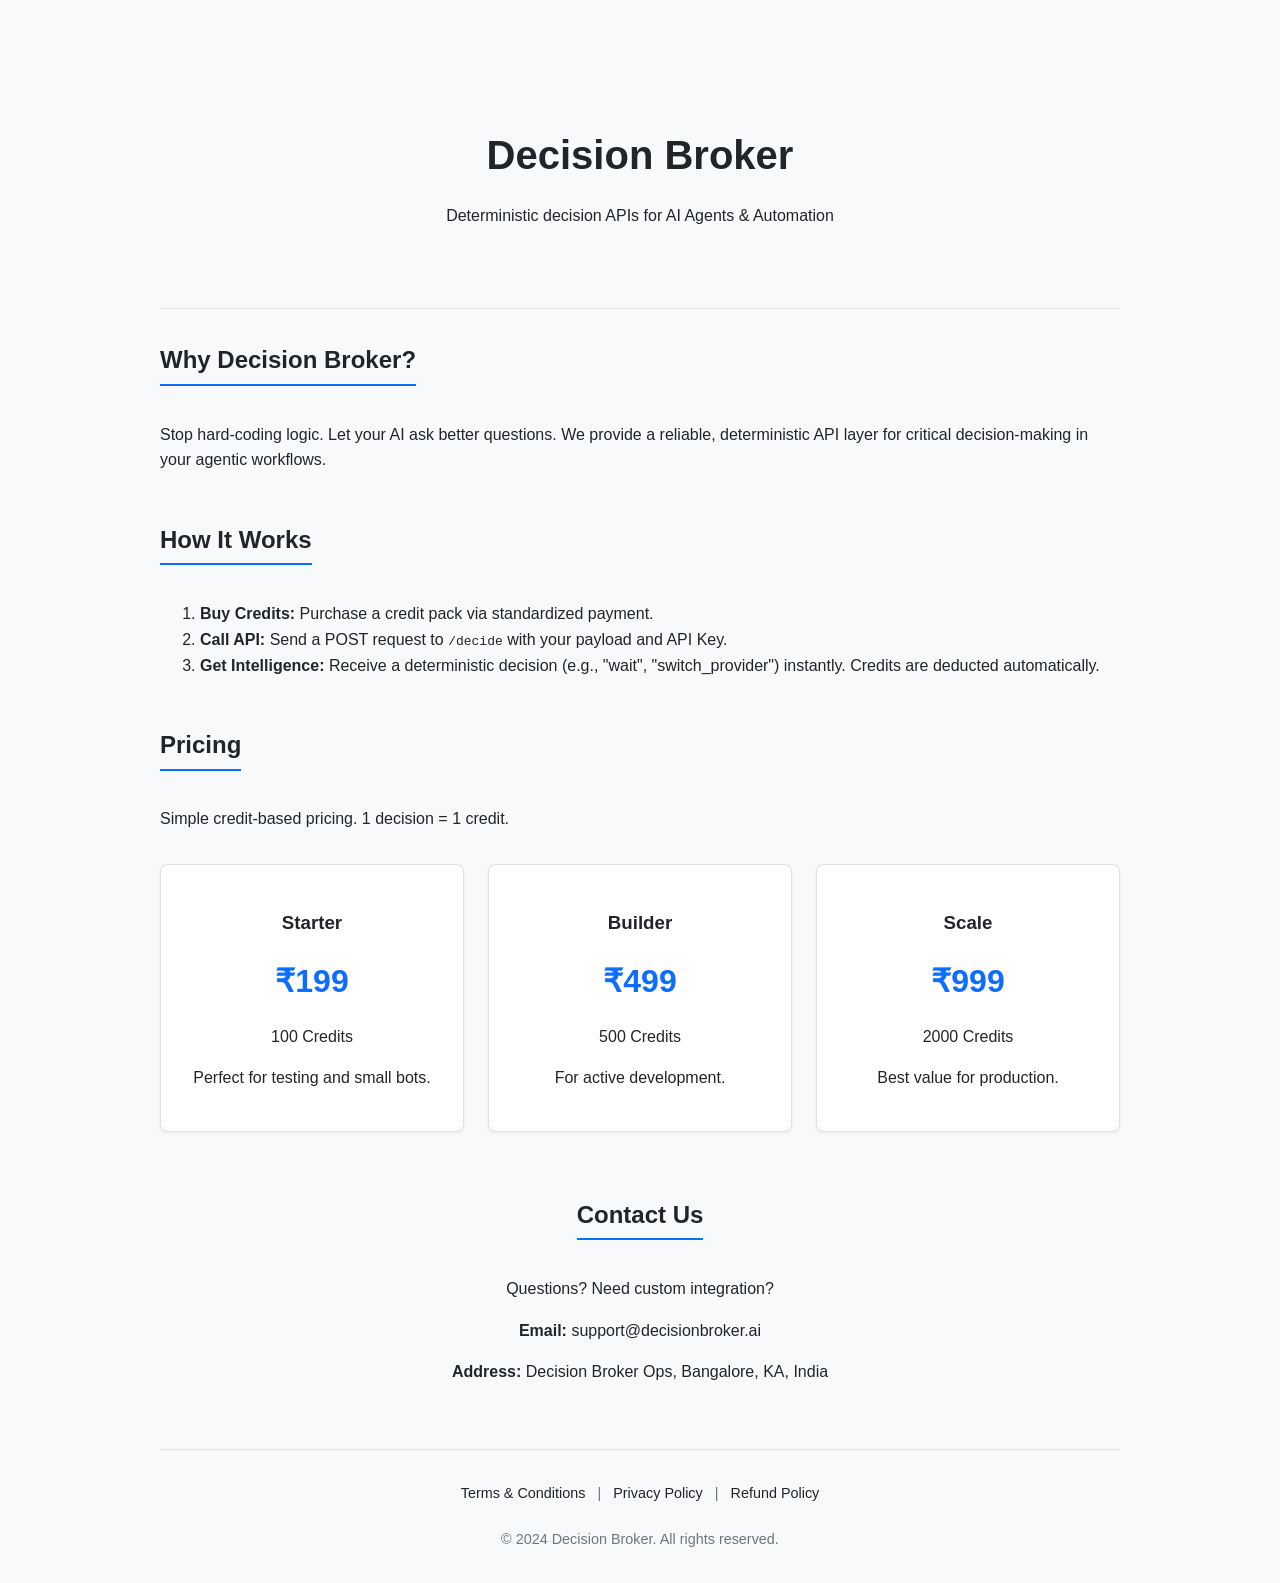
==== docs/index.html @ 3b28310a "Decision Broker Release: Ready for Razorpay Verification" ====
<!DOCTYPE html>
<html lang="en">

<head>
    <meta charset="UTF-8">
    <meta name="viewport" content="width=device-width, initial-scale=1.0">
    <title>Decision Broker | Deterministic APIs for AI</title>
    <link rel="stylesheet" href="styles.css">
</head>

<body>
    <div class="container">
        <header>
            <h1>Decision Broker</h1>
            <p class="subtitle">Deterministic decision APIs for AI Agents & Automation</p>
        </header>

        <section id="features">
            <h2>Why Decision Broker?</h2>
            <p>
                Stop hard-coding logic. Let your AI ask better questions.
                We provide a reliable, deterministic API layer for critical decision-making in your agentic workflows.
            </p>
        </section>

        <section id="how-it-works">
            <h2>How It Works</h2>
            <ol>
                <li><strong>Buy Credits:</strong> Purchase a credit pack via standardized payment.</li>
                <li><strong>Call API:</strong> Send a POST request to <code>/decide</code> with your payload and API
                    Key.</li>
                <li><strong>Get Intelligence:</strong> Receive a deterministic decision (e.g., "wait",
                    "switch_provider") instantly. Credits are deducted automatically.</li>
            </ol>
        </section>

        <section id="pricing">
            <h2>Pricing</h2>
            <p>Simple credit-based pricing. 1 decision = 1 credit.</p>

            <div class="pricing-grid">
                <div class="card">
                    <h3>Starter</h3>
                    <div class="price">₹199</div>
                    <div class="credits">100 Credits</div>
                    <p>Perfect for testing and small bots.</p>
                </div>
                <div class="card">
                    <h3>Builder</h3>
                    <div class="price">₹499</div>
                    <div class="credits">500 Credits</div>
                    <p>For active development.</p>
                </div>
                <div class="card">
                    <h3>Scale</h3>
                    <div class="price">₹999</div>
                    <div class="credits">2000 Credits</div>
                    <p>Best value for production.</p>
                </div>
            </div>
        </section>

        <section class="contact-info">
            <h2>Contact Us</h2>
            <p>Questions? Need custom integration?</p>
            <p><strong>Email:</strong> support@decisionbroker.ai</p>
            <p><strong>Address:</strong> Decision Broker Ops, Bangalore, KA, India</p>
        </section>

        <footer>
            <a href="legal.html">Terms & Conditions</a> |
            <a href="legal.html">Privacy Policy</a> |
            <a href="legal.html">Refund Policy</a>
            <br><br>
            &copy; 2024 Decision Broker. All rights reserved.
        </footer>
    </div>
</body>

</html>
---- docs/styles.css ----
:root {
    --bg-color: #f8f9fa;
    --text-color: #212529;
    --primary-color: #0d6efd;
    --accent-color: #0b5ed7;
    --border-color: #dee2e6;
}

body {
    font-family: -apple-system, BlinkMacSystemFont, "Segoe UI", Roboto, "Helvetica Neue", Arial, sans-serif;
    line-height: 1.6;
    color: var(--text-color);
    background-color: var(--bg-color);
    margin: 0;
    padding: 0;
}

.container {
    max-width: 960px;
    margin: 0 auto;
    padding: 2rem 1rem;
}

header {
    text-align: center;
    padding: 4rem 0;
    border-bottom: 1px solid var(--border-color);
}

h1 {
    font-size: 2.5rem;
    margin-bottom: 0.5rem;
}

h2 {
    margin-top: 2rem;
    border-bottom: 2px solid var(--primary-color);
    display: inline-block;
    padding-bottom: 0.25rem;
}

.pricing-grid {
    display: grid;
    grid-template-columns: repeat(auto-fit, minmax(280px, 1fr));
    gap: 1.5rem;
    margin-top: 2rem;
}

.card {
    background: white;
    border: 1px solid var(--border-color);
    border-radius: 8px;
    padding: 1.5rem;
    text-align: center;
    transition: transform 0.2s;
    box-shadow: 0 2px 4px rgba(0,0,0,0.05);
}

.card:hover {
    transform: translateY(-5px);
    box-shadow: 0 4px 8px rgba(0,0,0,0.1);
}

.price {
    font-size: 2rem;
    font-weight: bold;
    color: var(--primary-color);
    margin: 1rem 0;
}

.credits {
    font-weight: 500;
    margin-bottom: 1rem;
}

footer {
    margin-top: 4rem;
    text-align: center;
    font-size: 0.9rem;
    color: #6c757d;
    border-top: 1px solid var(--border-color);
    padding-top: 2rem;
}

footer a {
    color: var(--text-color);
    margin: 0 0.5rem;
    text-decoration: none;
}

footer a:hover {
    text-decoration: underline;
}

.legal-section {
    background: white;
    padding: 2rem;
    border-radius: 8px;
    margin-top: 1rem;
    border: 1px solid var(--border-color);
}

.contact-info {
    text-align: center;
    margin: 2rem 0;
}
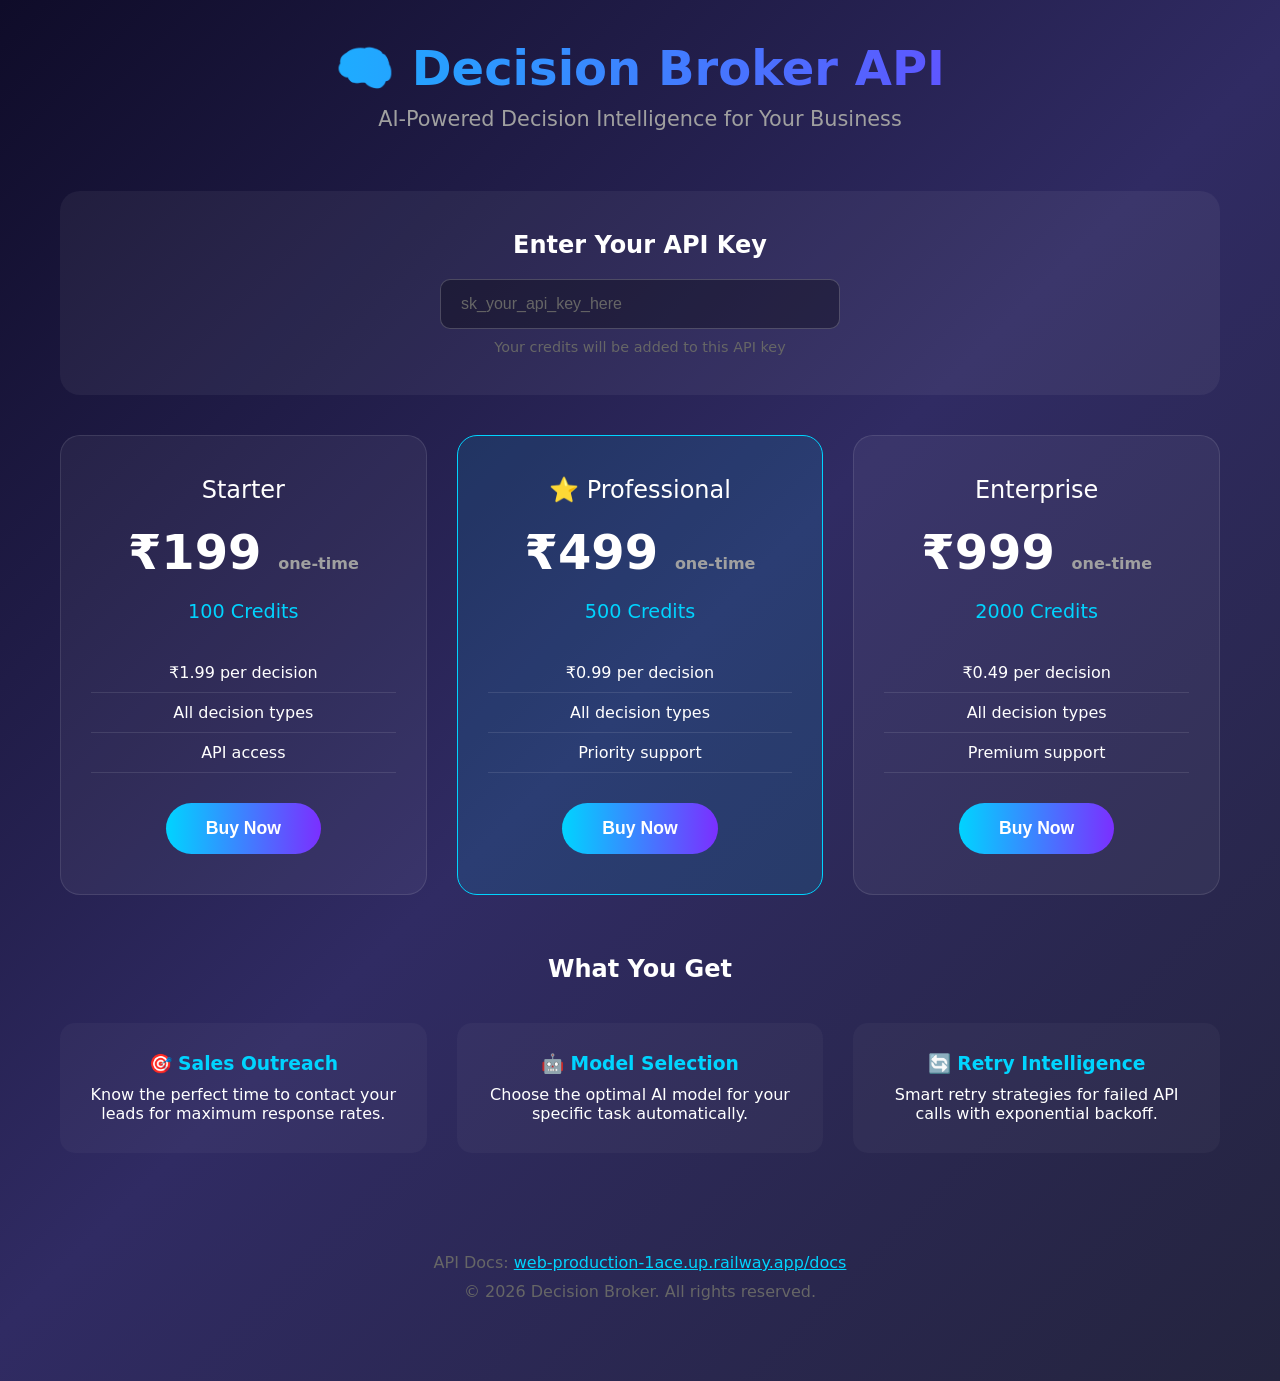
==== commit ecfe1c1d: "Add payment landing page with Razorpay integration" ====
--- a/docs/index.html
+++ b/docs/index.html
@@ -1,80 +1,201 @@
 <!DOCTYPE html>
 <html lang="en">
-
 <head>
     <meta charset="UTF-8">
     <meta name="viewport" content="width=device-width, initial-scale=1.0">
-    <title>Decision Broker | Deterministic APIs for AI</title>
-    <link rel="stylesheet" href="styles.css">
+    <title>Decision Broker API - Buy Credits</title>
+    <script src="https://checkout.razorpay.com/v1/checkout.js"></script>
+    <style>
+        * { margin: 0; padding: 0; box-sizing: border-box; }
+        body {
+            font-family: 'Segoe UI', system-ui, sans-serif;
+            background: linear-gradient(135deg, #0f0c29 0%, #302b63 50%, #24243e 100%);
+            min-height: 100vh;
+            color: #fff;
+        }
+        .container { max-width: 1200px; margin: 0 auto; padding: 40px 20px; }
+        
+        header { text-align: center; margin-bottom: 60px; }
+        h1 { font-size: 3rem; margin-bottom: 10px; background: linear-gradient(90deg, #00d4ff, #7b2fff); -webkit-background-clip: text; -webkit-text-fill-color: transparent; }
+        .tagline { font-size: 1.3rem; color: #a0a0a0; }
+        
+        .pricing { display: grid; grid-template-columns: repeat(auto-fit, minmax(280px, 1fr)); gap: 30px; margin-bottom: 60px; }
+        .plan {
+            background: rgba(255,255,255,0.05);
+            border: 1px solid rgba(255,255,255,0.1);
+            border-radius: 20px;
+            padding: 40px 30px;
+            text-align: center;
+            transition: transform 0.3s, box-shadow 0.3s;
+        }
+        .plan:hover { transform: translateY(-10px); box-shadow: 0 20px 40px rgba(0,212,255,0.2); }
+        .plan.popular { border-color: #00d4ff; background: rgba(0,212,255,0.1); }
+        .plan-name { font-size: 1.5rem; margin-bottom: 10px; }
+        .plan-price { font-size: 3rem; font-weight: bold; margin: 20px 0; }
+        .plan-price span { font-size: 1rem; color: #a0a0a0; }
+        .plan-credits { font-size: 1.2rem; color: #00d4ff; margin-bottom: 30px; }
+        .plan-features { list-style: none; margin-bottom: 30px; }
+        .plan-features li { padding: 10px 0; border-bottom: 1px solid rgba(255,255,255,0.1); }
+        
+        .btn {
+            display: inline-block;
+            padding: 15px 40px;
+            background: linear-gradient(90deg, #00d4ff, #7b2fff);
+            border: none;
+            border-radius: 30px;
+            color: #fff;
+            font-size: 1.1rem;
+            font-weight: bold;
+            cursor: pointer;
+            transition: transform 0.3s, box-shadow 0.3s;
+        }
+        .btn:hover { transform: scale(1.05); box-shadow: 0 10px 30px rgba(0,212,255,0.4); }
+        
+        .api-key-section {
+            background: rgba(255,255,255,0.05);
+            border-radius: 20px;
+            padding: 40px;
+            text-align: center;
+            margin-bottom: 40px;
+        }
+        .api-key-section h2 { margin-bottom: 20px; }
+        .api-key-input {
+            width: 100%;
+            max-width: 400px;
+            padding: 15px 20px;
+            border: 1px solid rgba(255,255,255,0.2);
+            border-radius: 10px;
+            background: rgba(0,0,0,0.3);
+            color: #fff;
+            font-size: 1rem;
+            margin-bottom: 10px;
+        }
+        .api-key-input::placeholder { color: #666; }
+        
+        .features { text-align: center; margin-bottom: 60px; }
+        .features h2 { margin-bottom: 40px; }
+        .feature-grid { display: grid; grid-template-columns: repeat(auto-fit, minmax(250px, 1fr)); gap: 30px; }
+        .feature {
+            background: rgba(255,255,255,0.03);
+            padding: 30px;
+            border-radius: 15px;
+        }
+        .feature h3 { color: #00d4ff; margin-bottom: 10px; }
+        
+        footer { text-align: center; padding: 40px; color: #666; }
+    </style>
 </head>
-
 <body>
     <div class="container">
         <header>
-            <h1>Decision Broker</h1>
-            <p class="subtitle">Deterministic decision APIs for AI Agents & Automation</p>
+            <h1>🧠 Decision Broker API</h1>
+            <p class="tagline">AI-Powered Decision Intelligence for Your Business</p>
         </header>
 
-        <section id="features">
-            <h2>Why Decision Broker?</h2>
-            <p>
-                Stop hard-coding logic. Let your AI ask better questions.
-                We provide a reliable, deterministic API layer for critical decision-making in your agentic workflows.
-            </p>
-        </section>
-
-        <section id="how-it-works">
-            <h2>How It Works</h2>
-            <ol>
-                <li><strong>Buy Credits:</strong> Purchase a credit pack via standardized payment.</li>
-                <li><strong>Call API:</strong> Send a POST request to <code>/decide</code> with your payload and API
-                    Key.</li>
-                <li><strong>Get Intelligence:</strong> Receive a deterministic decision (e.g., "wait",
-                    "switch_provider") instantly. Credits are deducted automatically.</li>
-            </ol>
-        </section>
-
-        <section id="pricing">
-            <h2>Pricing</h2>
-            <p>Simple credit-based pricing. 1 decision = 1 credit.</p>
-
-            <div class="pricing-grid">
-                <div class="card">
-                    <h3>Starter</h3>
-                    <div class="price">₹199</div>
-                    <div class="credits">100 Credits</div>
-                    <p>Perfect for testing and small bots.</p>
+        <div class="api-key-section">
+            <h2>Enter Your API Key</h2>
+            <input type="text" id="apiKey" class="api-key-input" placeholder="sk_your_api_key_here">
+            <p style="color: #666; font-size: 0.9rem;">Your credits will be added to this API key</p>
+        </div>
+
+        <div class="pricing">
+            <div class="plan">
+                <div class="plan-name">Starter</div>
+                <div class="plan-price">₹199 <span>one-time</span></div>
+                <div class="plan-credits">100 Credits</div>
+                <ul class="plan-features">
+                    <li>₹1.99 per decision</li>
+                    <li>All decision types</li>
+                    <li>API access</li>
+                </ul>
+                <button class="btn" onclick="pay(19900, 100)">Buy Now</button>
+            </div>
+
+            <div class="plan popular">
+                <div class="plan-name">⭐ Professional</div>
+                <div class="plan-price">₹499 <span>one-time</span></div>
+                <div class="plan-credits">500 Credits</div>
+                <ul class="plan-features">
+                    <li>₹0.99 per decision</li>
+                    <li>All decision types</li>
+                    <li>Priority support</li>
+                </ul>
+                <button class="btn" onclick="pay(49900, 500)">Buy Now</button>
+            </div>
+
+            <div class="plan">
+                <div class="plan-name">Enterprise</div>
+                <div class="plan-price">₹999 <span>one-time</span></div>
+                <div class="plan-credits">2000 Credits</div>
+                <ul class="plan-features">
+                    <li>₹0.49 per decision</li>
+                    <li>All decision types</li>
+                    <li>Premium support</li>
+                </ul>
+                <button class="btn" onclick="pay(99900, 2000)">Buy Now</button>
+            </div>
+        </div>
+
+        <div class="features">
+            <h2>What You Get</h2>
+            <div class="feature-grid">
+                <div class="feature">
+                    <h3>🎯 Sales Outreach</h3>
+                    <p>Know the perfect time to contact your leads for maximum response rates.</p>
                 </div>
-                <div class="card">
-                    <h3>Builder</h3>
-                    <div class="price">₹499</div>
-                    <div class="credits">500 Credits</div>
-                    <p>For active development.</p>
+                <div class="feature">
+                    <h3>🤖 Model Selection</h3>
+                    <p>Choose the optimal AI model for your specific task automatically.</p>
                 </div>
-                <div class="card">
-                    <h3>Scale</h3>
-                    <div class="price">₹999</div>
-                    <div class="credits">2000 Credits</div>
-                    <p>Best value for production.</p>
+                <div class="feature">
+                    <h3>🔄 Retry Intelligence</h3>
+                    <p>Smart retry strategies for failed API calls with exponential backoff.</p>
                 </div>
             </div>
-        </section>
-
-        <section class="contact-info">
-            <h2>Contact Us</h2>
-            <p>Questions? Need custom integration?</p>
-            <p><strong>Email:</strong> support@decisionbroker.ai</p>
-            <p><strong>Address:</strong> Decision Broker Ops, Bangalore, KA, India</p>
-        </section>
+        </div>
 
         <footer>
-            <a href="legal.html">Terms & Conditions</a> |
-            <a href="legal.html">Privacy Policy</a> |
-            <a href="legal.html">Refund Policy</a>
-            <br><br>
-            &copy; 2024 Decision Broker. All rights reserved.
+            <p>API Docs: <a href="https://web-production-1ace.up.railway.app/docs" style="color: #00d4ff;">web-production-1ace.up.railway.app/docs</a></p>
+            <p style="margin-top: 10px;">© 2026 Decision Broker. All rights reserved.</p>
         </footer>
     </div>
+
+    <script>
+        // Replace with your live Razorpay key
+        const RAZORPAY_KEY = 'rzp_live_XXXXXXXX'; // TODO: Replace with your key
+        
+        function pay(amount, credits) {
+            const apiKey = document.getElementById('apiKey').value.trim();
+            
+            if (!apiKey) {
+                alert('Please enter your API key first!');
+                return;
+            }
+            
+            const options = {
+                key: RAZORPAY_KEY,
+                amount: amount,
+                currency: 'INR',
+                name: 'Decision Broker',
+                description: credits + ' API Credits',
+                notes: {
+                    api_key: apiKey
+                },
+                handler: function(response) {
+                    alert('Payment successful! ' + credits + ' credits will be added to your account shortly.');
+                },
+                prefill: {
+                    email: '',
+                    contact: ''
+                },
+                theme: {
+                    color: '#7b2fff'
+                }
+            };
+            
+            const rzp = new Razorpay(options);
+            rzp.open();
+        }
+    </script>
 </body>
-
 </html>
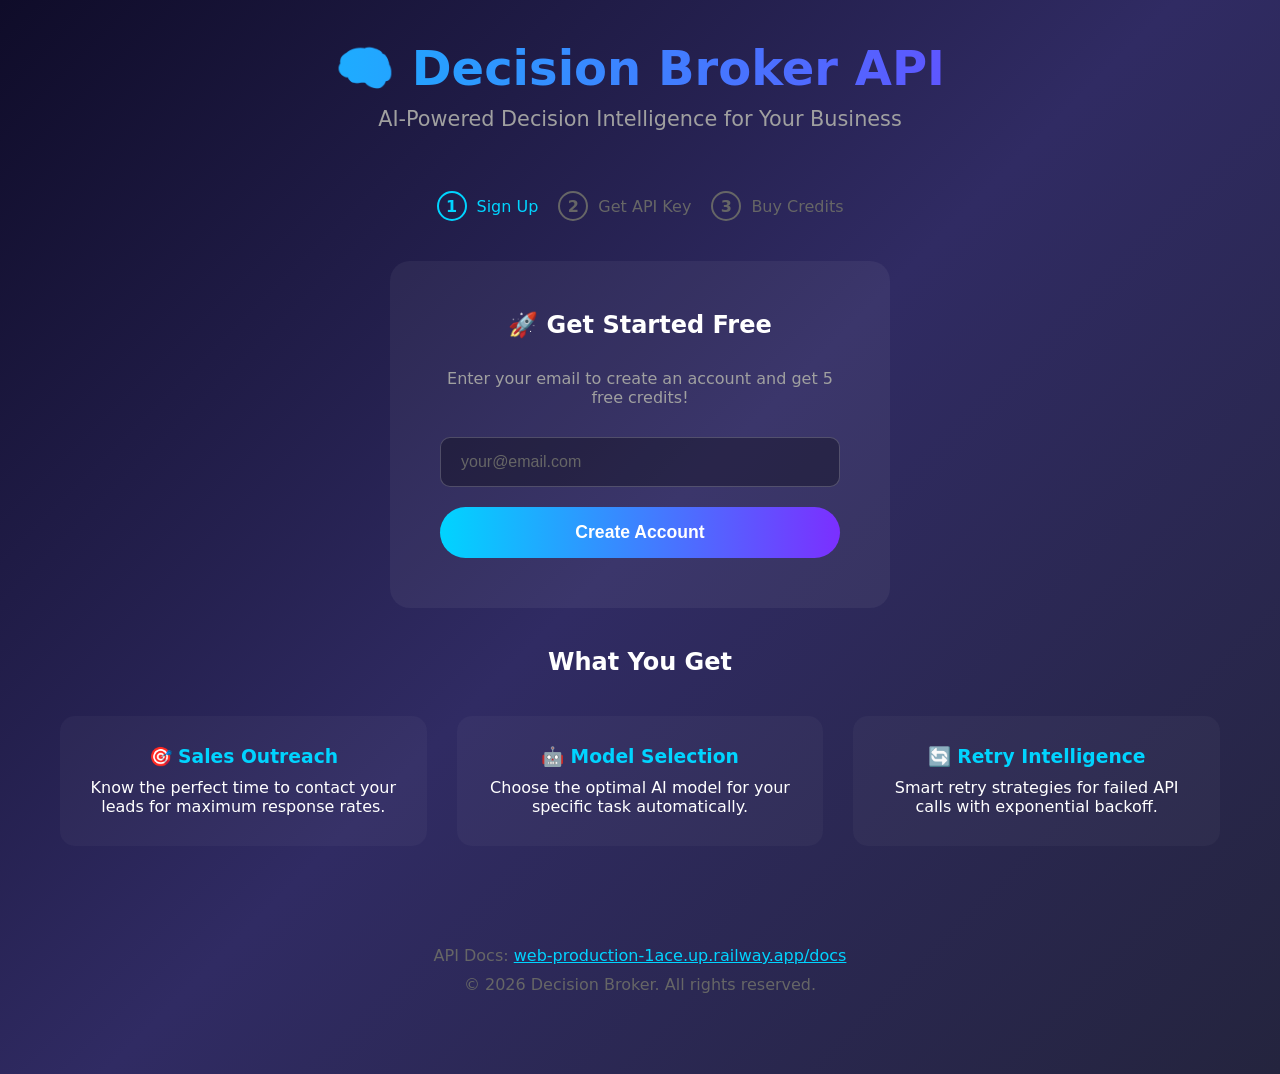
==== commit af5ef1d3: "Add signup system: /signup, /balance endpoints + 3-step signup flow" ====
--- a/docs/index.html
+++ b/docs/index.html
@@ -1,42 +1,127 @@
 <!DOCTYPE html>
 <html lang="en">
+
 <head>
     <meta charset="UTF-8">
     <meta name="viewport" content="width=device-width, initial-scale=1.0">
-    <title>Decision Broker API - Buy Credits</title>
+    <title>Decision Broker API - Get Started</title>
     <script src="https://checkout.razorpay.com/v1/checkout.js"></script>
     <style>
-        * { margin: 0; padding: 0; box-sizing: border-box; }
+        * {
+            margin: 0;
+            padding: 0;
+            box-sizing: border-box;
+        }
+
         body {
             font-family: 'Segoe UI', system-ui, sans-serif;
             background: linear-gradient(135deg, #0f0c29 0%, #302b63 50%, #24243e 100%);
             min-height: 100vh;
             color: #fff;
         }
-        .container { max-width: 1200px; margin: 0 auto; padding: 40px 20px; }
-        
-        header { text-align: center; margin-bottom: 60px; }
-        h1 { font-size: 3rem; margin-bottom: 10px; background: linear-gradient(90deg, #00d4ff, #7b2fff); -webkit-background-clip: text; -webkit-text-fill-color: transparent; }
-        .tagline { font-size: 1.3rem; color: #a0a0a0; }
-        
-        .pricing { display: grid; grid-template-columns: repeat(auto-fit, minmax(280px, 1fr)); gap: 30px; margin-bottom: 60px; }
-        .plan {
-            background: rgba(255,255,255,0.05);
-            border: 1px solid rgba(255,255,255,0.1);
+
+        .container {
+            max-width: 1200px;
+            margin: 0 auto;
+            padding: 40px 20px;
+        }
+
+        header {
+            text-align: center;
+            margin-bottom: 60px;
+        }
+
+        h1 {
+            font-size: 3rem;
+            margin-bottom: 10px;
+            background: linear-gradient(90deg, #00d4ff, #7b2fff);
+            -webkit-background-clip: text;
+            -webkit-text-fill-color: transparent;
+            background-clip: text;
+        }
+
+        .tagline {
+            font-size: 1.3rem;
+            color: #a0a0a0;
+        }
+
+        /* Steps indicator */
+        .steps {
+            display: flex;
+            justify-content: center;
+            gap: 20px;
+            margin-bottom: 40px;
+        }
+
+        .step {
+            display: flex;
+            align-items: center;
+            gap: 10px;
+            color: #666;
+        }
+
+        .step.active {
+            color: #00d4ff;
+        }
+
+        .step-num {
+            width: 30px;
+            height: 30px;
+            border-radius: 50%;
+            border: 2px solid currentColor;
+            display: flex;
+            align-items: center;
+            justify-content: center;
+            font-weight: bold;
+        }
+
+        .step.completed .step-num {
+            background: #00d4ff;
+            border-color: #00d4ff;
+            color: #000;
+        }
+
+        /* Sections */
+        .section {
+            display: none;
+        }
+
+        .section.active {
+            display: block;
+        }
+
+        /* Signup section */
+        .signup-box {
+            background: rgba(255, 255, 255, 0.05);
             border-radius: 20px;
-            padding: 40px 30px;
+            padding: 50px;
+            max-width: 500px;
+            margin: 0 auto 40px;
             text-align: center;
-            transition: transform 0.3s, box-shadow 0.3s;
-        }
-        .plan:hover { transform: translateY(-10px); box-shadow: 0 20px 40px rgba(0,212,255,0.2); }
-        .plan.popular { border-color: #00d4ff; background: rgba(0,212,255,0.1); }
-        .plan-name { font-size: 1.5rem; margin-bottom: 10px; }
-        .plan-price { font-size: 3rem; font-weight: bold; margin: 20px 0; }
-        .plan-price span { font-size: 1rem; color: #a0a0a0; }
-        .plan-credits { font-size: 1.2rem; color: #00d4ff; margin-bottom: 30px; }
-        .plan-features { list-style: none; margin-bottom: 30px; }
-        .plan-features li { padding: 10px 0; border-bottom: 1px solid rgba(255,255,255,0.1); }
-        
+        }
+
+        .signup-box h2 {
+            margin-bottom: 30px;
+        }
+
+        .input-group {
+            margin-bottom: 20px;
+        }
+
+        .input-group input {
+            width: 100%;
+            padding: 15px 20px;
+            border: 1px solid rgba(255, 255, 255, 0.2);
+            border-radius: 10px;
+            background: rgba(0, 0, 0, 0.3);
+            color: #fff;
+            font-size: 1rem;
+        }
+
+        .input-group input::placeholder {
+            color: #666;
+        }
+
         .btn {
             display: inline-block;
             padding: 15px 40px;
@@ -48,43 +133,163 @@
             font-weight: bold;
             cursor: pointer;
             transition: transform 0.3s, box-shadow 0.3s;
-        }
-        .btn:hover { transform: scale(1.05); box-shadow: 0 10px 30px rgba(0,212,255,0.4); }
-        
-        .api-key-section {
-            background: rgba(255,255,255,0.05);
+            width: 100%;
+        }
+
+        .btn:hover {
+            transform: scale(1.02);
+            box-shadow: 0 10px 30px rgba(0, 212, 255, 0.4);
+        }
+
+        .btn:disabled {
+            opacity: 0.5;
+            cursor: not-allowed;
+        }
+
+        /* API Key display */
+        .api-key-display {
+            background: rgba(0, 212, 255, 0.1);
+            border: 1px solid #00d4ff;
+            border-radius: 10px;
+            padding: 20px;
+            margin: 20px 0;
+            word-break: break-all;
+            font-family: monospace;
+            font-size: 1.1rem;
+        }
+
+        .copy-btn {
+            background: #00d4ff;
+            color: #000;
+            padding: 8px 20px;
+            border: none;
+            border-radius: 5px;
+            cursor: pointer;
+            margin-top: 10px;
+            font-weight: bold;
+        }
+
+        /* Pricing */
+        .pricing {
+            display: grid;
+            grid-template-columns: repeat(auto-fit, minmax(280px, 1fr));
+            gap: 30px;
+            margin-bottom: 60px;
+        }
+
+        .plan {
+            background: rgba(255, 255, 255, 0.05);
+            border: 1px solid rgba(255, 255, 255, 0.1);
             border-radius: 20px;
-            padding: 40px;
+            padding: 40px 30px;
             text-align: center;
+            transition: transform 0.3s, box-shadow 0.3s;
+        }
+
+        .plan:hover {
+            transform: translateY(-10px);
+            box-shadow: 0 20px 40px rgba(0, 212, 255, 0.2);
+        }
+
+        .plan.popular {
+            border-color: #00d4ff;
+            background: rgba(0, 212, 255, 0.1);
+        }
+
+        .plan-name {
+            font-size: 1.5rem;
+            margin-bottom: 10px;
+        }
+
+        .plan-price {
+            font-size: 3rem;
+            font-weight: bold;
+            margin: 20px 0;
+        }
+
+        .plan-price span {
+            font-size: 1rem;
+            color: #a0a0a0;
+        }
+
+        .plan-credits {
+            font-size: 1.2rem;
+            color: #00d4ff;
+            margin-bottom: 30px;
+        }
+
+        .plan-features {
+            list-style: none;
+            margin-bottom: 30px;
+        }
+
+        .plan-features li {
+            padding: 10px 0;
+            border-bottom: 1px solid rgba(255, 255, 255, 0.1);
+        }
+
+        .plan .btn {
+            width: auto;
+            padding: 15px 40px;
+        }
+
+        /* Features */
+        .features {
+            text-align: center;
+            margin-bottom: 60px;
+        }
+
+        .features h2 {
             margin-bottom: 40px;
         }
-        .api-key-section h2 { margin-bottom: 20px; }
-        .api-key-input {
-            width: 100%;
-            max-width: 400px;
-            padding: 15px 20px;
-            border: 1px solid rgba(255,255,255,0.2);
-            border-radius: 10px;
-            background: rgba(0,0,0,0.3);
-            color: #fff;
-            font-size: 1rem;
-            margin-bottom: 10px;
-        }
-        .api-key-input::placeholder { color: #666; }
-        
-        .features { text-align: center; margin-bottom: 60px; }
-        .features h2 { margin-bottom: 40px; }
-        .feature-grid { display: grid; grid-template-columns: repeat(auto-fit, minmax(250px, 1fr)); gap: 30px; }
+
+        .feature-grid {
+            display: grid;
+            grid-template-columns: repeat(auto-fit, minmax(250px, 1fr));
+            gap: 30px;
+        }
+
         .feature {
-            background: rgba(255,255,255,0.03);
+            background: rgba(255, 255, 255, 0.03);
             padding: 30px;
             border-radius: 15px;
         }
-        .feature h3 { color: #00d4ff; margin-bottom: 10px; }
-        
-        footer { text-align: center; padding: 40px; color: #666; }
+
+        .feature h3 {
+            color: #00d4ff;
+            margin-bottom: 10px;
+        }
+
+        footer {
+            text-align: center;
+            padding: 40px;
+            color: #666;
+        }
+
+        footer a {
+            color: #00d4ff;
+        }
+
+        .success-msg {
+            color: #00ff88;
+            margin-top: 15px;
+        }
+
+        .error-msg {
+            color: #ff4444;
+            margin-top: 15px;
+        }
+
+        .balance-display {
+            background: rgba(0, 255, 136, 0.1);
+            border: 1px solid #00ff88;
+            border-radius: 10px;
+            padding: 15px;
+            margin-top: 20px;
+        }
     </style>
 </head>
+
 <body>
     <div class="container">
         <header>
@@ -92,47 +297,95 @@
             <p class="tagline">AI-Powered Decision Intelligence for Your Business</p>
         </header>
 
-        <div class="api-key-section">
-            <h2>Enter Your API Key</h2>
-            <input type="text" id="apiKey" class="api-key-input" placeholder="sk_your_api_key_here">
-            <p style="color: #666; font-size: 0.9rem;">Your credits will be added to this API key</p>
+        <!-- Steps Indicator -->
+        <div class="steps">
+            <div class="step active" id="step1-ind">
+                <div class="step-num">1</div>
+                <span>Sign Up</span>
+            </div>
+            <div class="step" id="step2-ind">
+                <div class="step-num">2</div>
+                <span>Get API Key</span>
+            </div>
+            <div class="step" id="step3-ind">
+                <div class="step-num">3</div>
+                <span>Buy Credits</span>
+            </div>
         </div>
 
-        <div class="pricing">
-            <div class="plan">
-                <div class="plan-name">Starter</div>
-                <div class="plan-price">₹199 <span>one-time</span></div>
-                <div class="plan-credits">100 Credits</div>
-                <ul class="plan-features">
-                    <li>₹1.99 per decision</li>
-                    <li>All decision types</li>
-                    <li>API access</li>
-                </ul>
-                <button class="btn" onclick="pay(19900, 100)">Buy Now</button>
-            </div>
-
-            <div class="plan popular">
-                <div class="plan-name">⭐ Professional</div>
-                <div class="plan-price">₹499 <span>one-time</span></div>
-                <div class="plan-credits">500 Credits</div>
-                <ul class="plan-features">
-                    <li>₹0.99 per decision</li>
-                    <li>All decision types</li>
-                    <li>Priority support</li>
-                </ul>
-                <button class="btn" onclick="pay(49900, 500)">Buy Now</button>
-            </div>
-
-            <div class="plan">
-                <div class="plan-name">Enterprise</div>
-                <div class="plan-price">₹999 <span>one-time</span></div>
-                <div class="plan-credits">2000 Credits</div>
-                <ul class="plan-features">
-                    <li>₹0.49 per decision</li>
-                    <li>All decision types</li>
-                    <li>Premium support</li>
-                </ul>
-                <button class="btn" onclick="pay(99900, 2000)">Buy Now</button>
+        <!-- Step 1: Signup -->
+        <div class="section active" id="step1">
+            <div class="signup-box">
+                <h2>🚀 Get Started Free</h2>
+                <p style="color: #a0a0a0; margin-bottom: 30px;">Enter your email to create an account and get 5 free
+                    credits!</p>
+                <div class="input-group">
+                    <input type="email" id="email" placeholder="your@email.com">
+                </div>
+                <button class="btn" onclick="signup()" id="signupBtn">Create Account</button>
+                <div id="signupMsg"></div>
+            </div>
+        </div>
+
+        <!-- Step 2: Show API Key -->
+        <div class="section" id="step2">
+            <div class="signup-box">
+                <h2>🔑 Your API Key</h2>
+                <p style="color: #a0a0a0; margin-bottom: 20px;">Save this key! You'll need it to use the API.</p>
+                <div class="api-key-display" id="apiKeyDisplay"></div>
+                <button class="copy-btn" onclick="copyKey()">📋 Copy Key</button>
+                <div class="balance-display">
+                    <strong>Current Balance:</strong> <span id="balanceDisplay">5</span> credits
+                </div>
+                <p style="margin-top: 20px; color: #a0a0a0;">You have 5 free credits to try the API!</p>
+                <button class="btn" onclick="goToStep3()" style="margin-top: 30px;">Buy More Credits →</button>
+            </div>
+        </div>
+
+        <!-- Step 3: Buy Credits -->
+        <div class="section" id="step3">
+            <div class="signup-box" style="max-width: 600px;">
+                <h2>💳 Buy Credits</h2>
+                <p style="color: #a0a0a0; margin-bottom: 10px;">Your API Key:</p>
+                <div class="api-key-display" id="apiKeyDisplay2" style="font-size: 0.9rem;"></div>
+            </div>
+
+            <div class="pricing">
+                <div class="plan">
+                    <div class="plan-name">Starter</div>
+                    <div class="plan-price">₹199 <span>one-time</span></div>
+                    <div class="plan-credits">100 Credits</div>
+                    <ul class="plan-features">
+                        <li>₹1.99 per decision</li>
+                        <li>All decision types</li>
+                        <li>API access</li>
+                    </ul>
+                    <button class="btn" onclick="pay(19900, 100)">Buy Now</button>
+                </div>
+
+                <div class="plan popular">
+                    <div class="plan-name">⭐ Professional</div>
+                    <div class="plan-price">₹499 <span>one-time</span></div>
+                    <div class="plan-credits">500 Credits</div>
+                    <ul class="plan-features">
+                        <li>₹0.99 per decision</li>
+                        <li>All decision types</li>
+                        <li>Priority support</li>
+                    </ul>
+                    <button class="btn" onclick="pay(49900, 500)">Buy Now</button>
+                </div>
+
+                <div class="plan">
+                    <div class="plan-name">Enterprise</div>
+                    <div class="plan-price">₹999 <span>one-time</span></div>
+                    <div class="plan-credits">2000 Credits</div>
+                    <ul class="plan-features">
+                        <li>₹0.49 per decision</li>
+                        <li>All decision types</li>
+                        <li>Premium support</li>
+                    </ul>
+                    <button class="btn" onclick="pay(99900, 2000)">Buy Now</button>
+                </div>
             </div>
         </div>
 
@@ -155,23 +408,93 @@
         </div>
 
         <footer>
-            <p>API Docs: <a href="https://web-production-1ace.up.railway.app/docs" style="color: #00d4ff;">web-production-1ace.up.railway.app/docs</a></p>
+            <p>API Docs: <a
+                    href="https://web-production-1ace.up.railway.app/docs">web-production-1ace.up.railway.app/docs</a>
+            </p>
             <p style="margin-top: 10px;">© 2026 Decision Broker. All rights reserved.</p>
         </footer>
     </div>
 
     <script>
-        // Replace with your live Razorpay key
-        const RAZORPAY_KEY = 'rzp_live_XXXXXXXX'; // TODO: Replace with your key
-        
-        function pay(amount, credits) {
-            const apiKey = document.getElementById('apiKey').value.trim();
-            
-            if (!apiKey) {
-                alert('Please enter your API key first!');
+        const API_BASE = 'https://web-production-1ace.up.railway.app';
+        const RAZORPAY_KEY = 'rzp_live_SDKaBS60R3VLkH';
+
+        let currentApiKey = localStorage.getItem('decision_broker_api_key') || '';
+
+        // Check if user already has a key
+        if (currentApiKey) {
+            document.getElementById('apiKeyDisplay').textContent = currentApiKey;
+            document.getElementById('apiKeyDisplay2').textContent = currentApiKey;
+            goToStep3();
+        }
+
+        async function signup() {
+            const email = document.getElementById('email').value.trim();
+            const btn = document.getElementById('signupBtn');
+            const msg = document.getElementById('signupMsg');
+
+            if (!email || !email.includes('@')) {
+                msg.innerHTML = '<p class="error-msg">Please enter a valid email</p>';
                 return;
             }
-            
+
+            btn.disabled = true;
+            btn.textContent = 'Creating Account...';
+
+            try {
+                const response = await fetch(`${API_BASE}/signup`, {
+                    method: 'POST',
+                    headers: { 'Content-Type': 'application/json' },
+                    body: JSON.stringify({ email: email })
+                });
+
+                const data = await response.json();
+
+                if (data.success) {
+                    currentApiKey = data.api_key;
+                    localStorage.setItem('decision_broker_api_key', currentApiKey);
+                    document.getElementById('apiKeyDisplay').textContent = currentApiKey;
+                    document.getElementById('apiKeyDisplay2').textContent = currentApiKey;
+
+                    // Move to step 2
+                    document.getElementById('step1').classList.remove('active');
+                    document.getElementById('step2').classList.add('active');
+                    document.getElementById('step1-ind').classList.remove('active');
+                    document.getElementById('step1-ind').classList.add('completed');
+                    document.getElementById('step2-ind').classList.add('active');
+                } else {
+                    msg.innerHTML = `<p class="error-msg">${data.detail || 'Error creating account'}</p>`;
+                }
+            } catch (error) {
+                msg.innerHTML = `<p class="error-msg">Error: ${error.message}</p>`;
+            }
+
+            btn.disabled = false;
+            btn.textContent = 'Create Account';
+        }
+
+        function copyKey() {
+            navigator.clipboard.writeText(currentApiKey);
+            alert('API Key copied to clipboard!');
+        }
+
+        function goToStep3() {
+            document.getElementById('step1').classList.remove('active');
+            document.getElementById('step2').classList.remove('active');
+            document.getElementById('step3').classList.add('active');
+            document.getElementById('step1-ind').classList.remove('active');
+            document.getElementById('step1-ind').classList.add('completed');
+            document.getElementById('step2-ind').classList.remove('active');
+            document.getElementById('step2-ind').classList.add('completed');
+            document.getElementById('step3-ind').classList.add('active');
+        }
+
+        function pay(amount, credits) {
+            if (!currentApiKey) {
+                alert('Please sign up first!');
+                return;
+            }
+
             const options = {
                 key: RAZORPAY_KEY,
                 amount: amount,
@@ -179,23 +502,23 @@
                 name: 'Decision Broker',
                 description: credits + ' API Credits',
                 notes: {
-                    api_key: apiKey
+                    api_key: currentApiKey
                 },
-                handler: function(response) {
+                handler: function (response) {
                     alert('Payment successful! ' + credits + ' credits will be added to your account shortly.');
                 },
                 prefill: {
-                    email: '',
-                    contact: ''
+                    email: ''
                 },
                 theme: {
                     color: '#7b2fff'
                 }
             };
-            
+
             const rzp = new Razorpay(options);
             rzp.open();
         }
     </script>
 </body>
+
 </html>
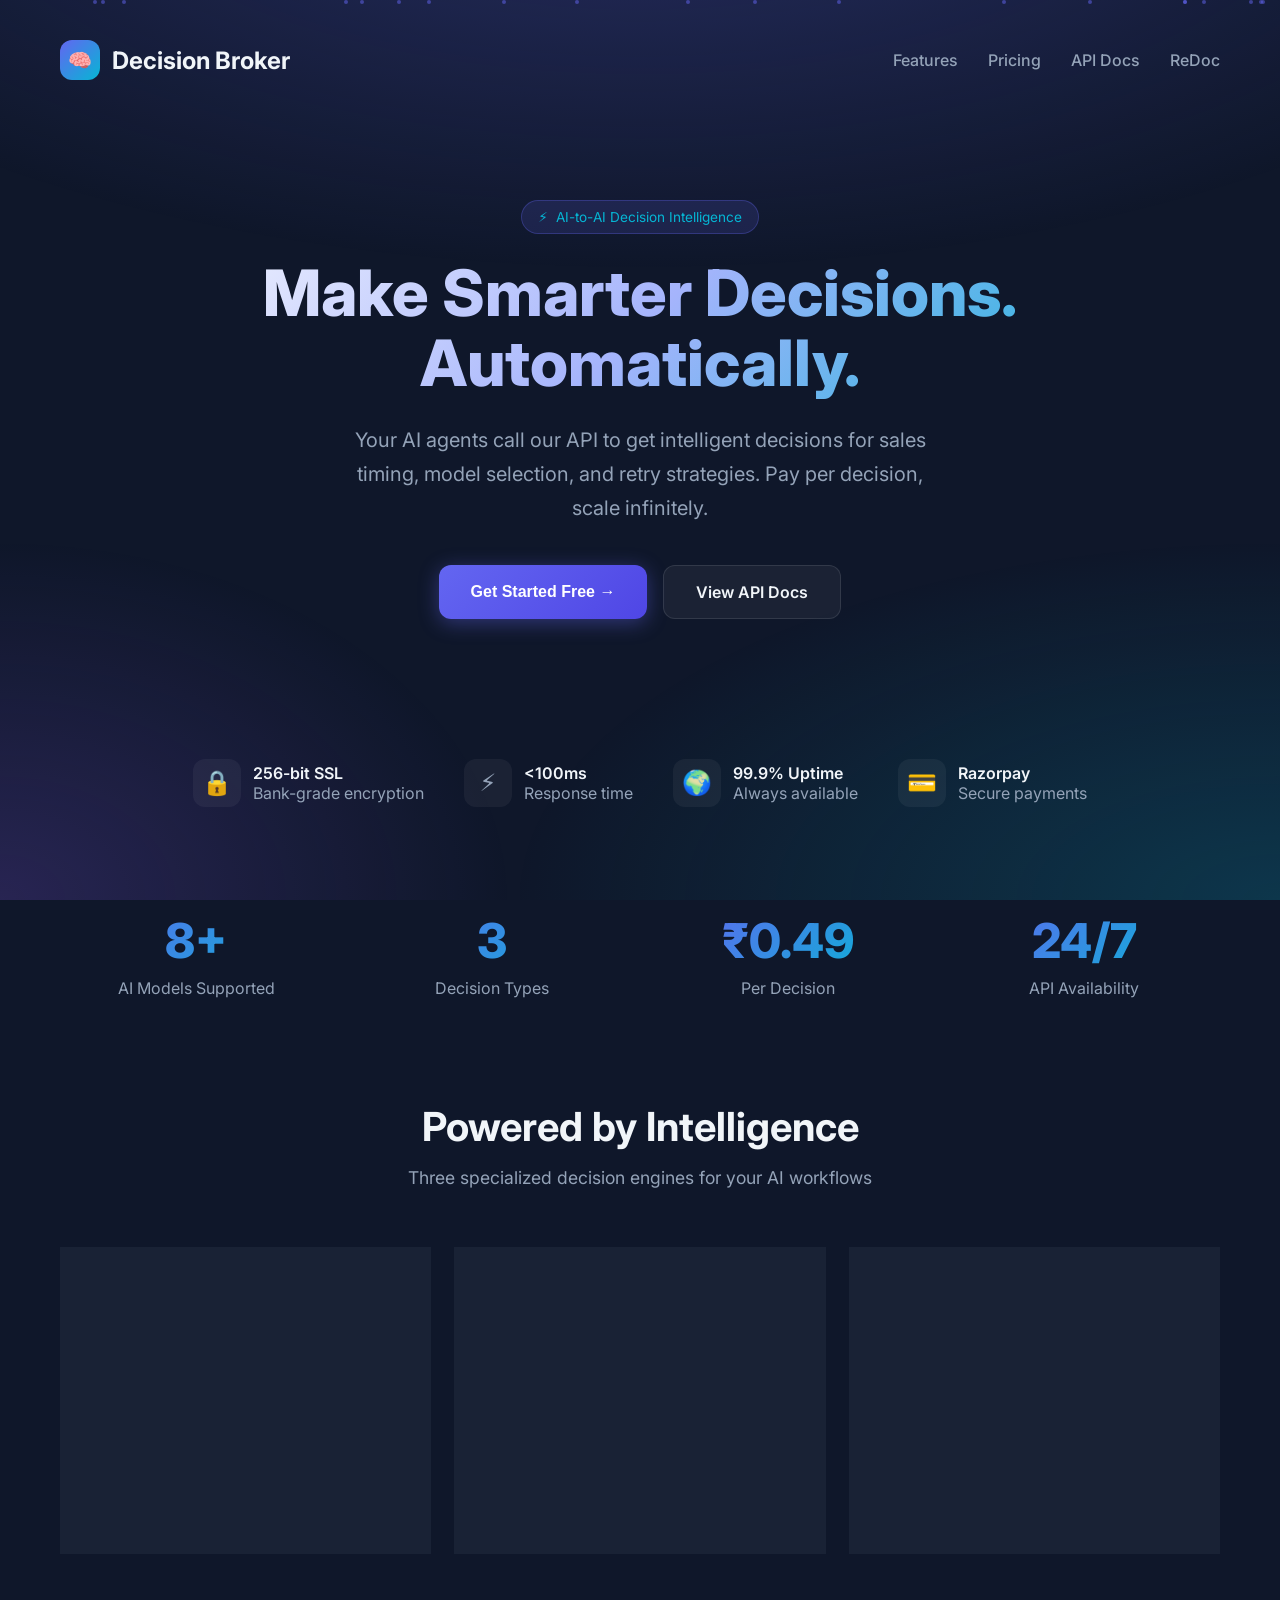
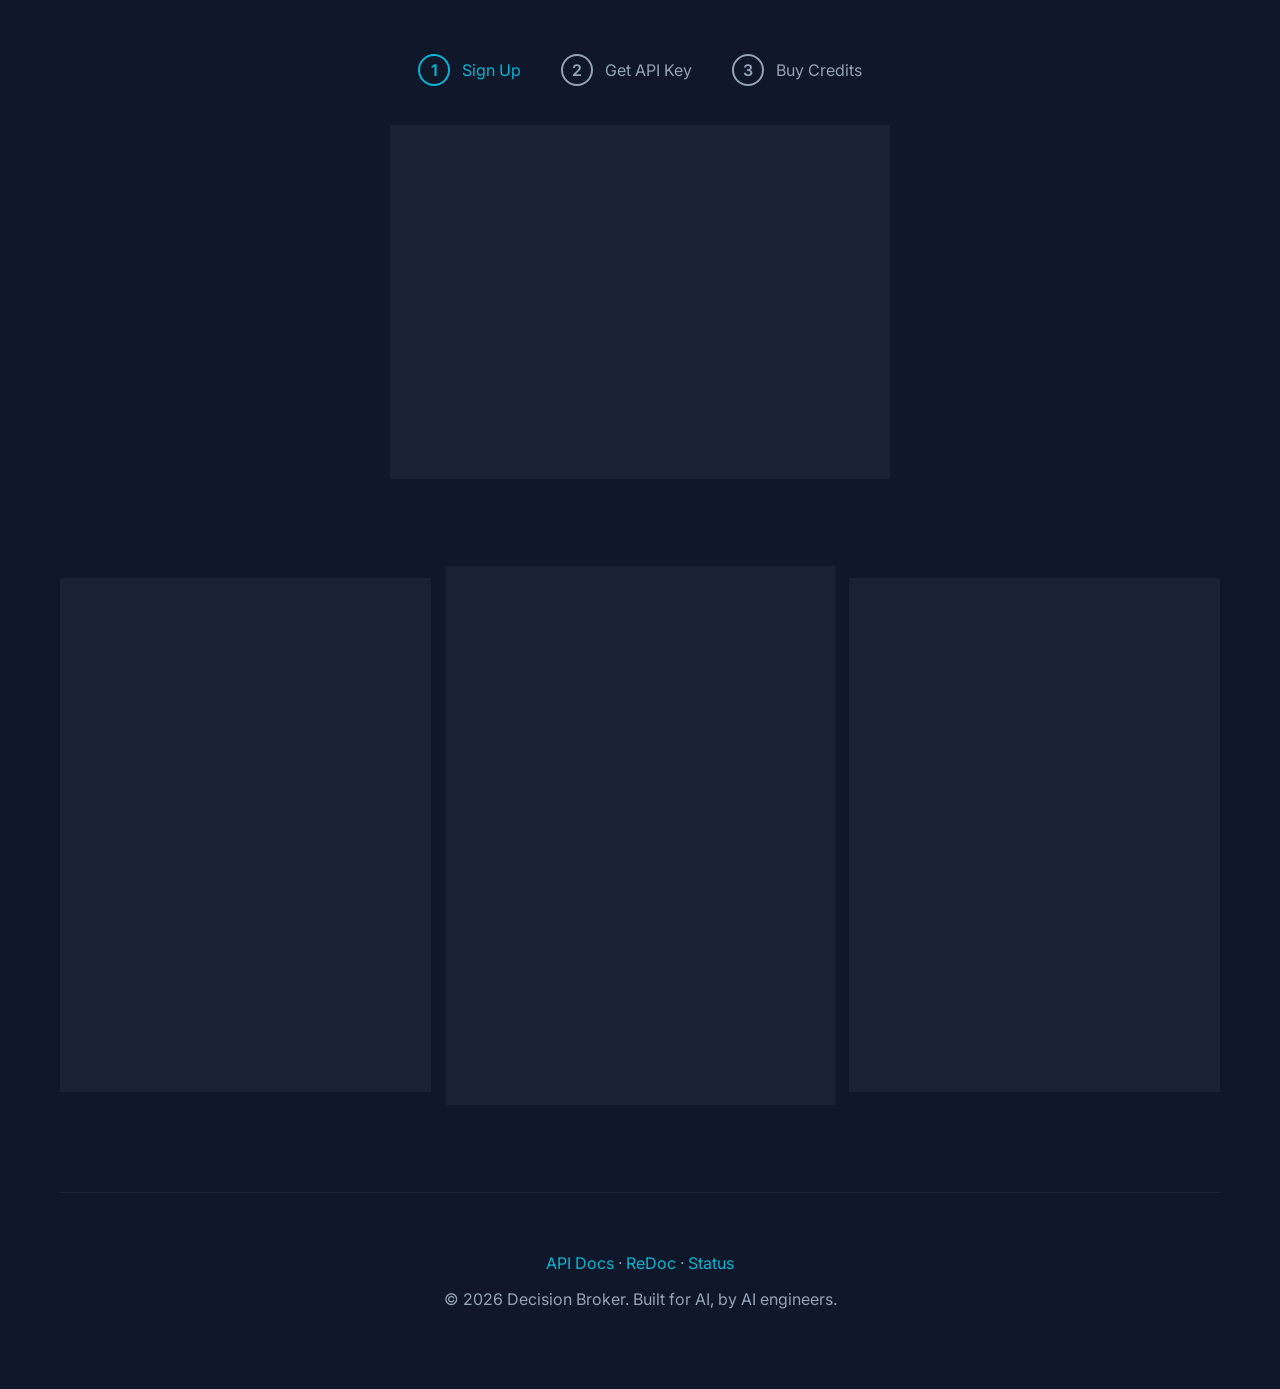
==== commit 27c32002: "Redesign landing page: glassmorphism, animations, trust badges, premium UI" ====
--- a/docs/index.html
+++ b/docs/index.html
@@ -4,7 +4,11 @@
 <head>
     <meta charset="UTF-8">
     <meta name="viewport" content="width=device-width, initial-scale=1.0">
-    <title>Decision Broker API - Get Started</title>
+    <title>Decision Broker API - AI-to-AI Decision Intelligence</title>
+    <meta name="description"
+        content="Intelligent decision-making API for AI agents. Sales timing, model selection, retry intelligence.">
+    <link href="https://fonts.googleapis.com/css2?family=Inter:wght@300;400;500;600;700;800&display=swap"
+        rel="stylesheet">
     <script src="https://checkout.razorpay.com/v1/checkout.js"></script>
     <style>
         * {
@@ -13,419 +17,901 @@
             box-sizing: border-box;
         }
 
+        :root {
+            --primary: #6366f1;
+            --primary-dark: #4f46e5;
+            --accent: #06b6d4;
+            --success: #10b981;
+            --bg-dark: #0f172a;
+            --bg-card: rgba(30, 41, 59, 0.7);
+            --text: #f1f5f9;
+            --text-muted: #94a3b8;
+        }
+
         body {
-            font-family: 'Segoe UI', system-ui, sans-serif;
-            background: linear-gradient(135deg, #0f0c29 0%, #302b63 50%, #24243e 100%);
+            font-family: 'Inter', system-ui, sans-serif;
+            background: var(--bg-dark);
             min-height: 100vh;
-            color: #fff;
+            color: var(--text);
+            overflow-x: hidden;
+        }
+
+        /* Animated background */
+        .bg-gradient {
+            position: fixed;
+            top: 0;
+            left: 0;
+            right: 0;
+            bottom: 0;
+            background:
+                radial-gradient(ellipse 80% 50% at 50% -20%, rgba(99, 102, 241, 0.3), transparent),
+                radial-gradient(ellipse 60% 40% at 100% 100%, rgba(6, 182, 212, 0.2), transparent),
+                radial-gradient(ellipse 40% 40% at 0% 100%, rgba(139, 92, 246, 0.2), transparent);
+            z-index: -1;
+        }
+
+        /* Floating particles */
+        .particles {
+            position: fixed;
+            top: 0;
+            left: 0;
+            right: 0;
+            bottom: 0;
+            z-index: -1;
+            overflow: hidden;
+        }
+
+        .particle {
+            position: absolute;
+            width: 4px;
+            height: 4px;
+            background: rgba(99, 102, 241, 0.5);
+            border-radius: 50%;
+            animation: float 15s infinite ease-in-out;
+        }
+
+        @keyframes float {
+
+            0%,
+            100% {
+                transform: translateY(100vh) rotate(0deg);
+                opacity: 0;
+            }
+
+            10% {
+                opacity: 1;
+            }
+
+            90% {
+                opacity: 1;
+            }
+
+            100% {
+                transform: translateY(-100vh) rotate(720deg);
+                opacity: 0;
+            }
         }
 
         .container {
             max-width: 1200px;
             margin: 0 auto;
-            padding: 40px 20px;
-        }
-
-        header {
+            padding: 20px;
+            position: relative;
+        }
+
+        /* Navbar */
+        nav {
+            display: flex;
+            justify-content: space-between;
+            align-items: center;
+            padding: 20px 0;
+            margin-bottom: 40px;
+        }
+
+        .logo {
+            display: flex;
+            align-items: center;
+            gap: 12px;
+            font-size: 1.5rem;
+            font-weight: 700;
+        }
+
+        .logo-icon {
+            width: 40px;
+            height: 40px;
+            background: linear-gradient(135deg, var(--primary), var(--accent));
+            border-radius: 12px;
+            display: flex;
+            align-items: center;
+            justify-content: center;
+            font-size: 1.2rem;
+        }
+
+        .nav-links {
+            display: flex;
+            gap: 30px;
+            align-items: center;
+        }
+
+        .nav-links a {
+            color: var(--text-muted);
+            text-decoration: none;
+            font-weight: 500;
+            transition: color 0.3s;
+        }
+
+        .nav-links a:hover {
+            color: var(--text);
+        }
+
+        /* Hero section */
+        .hero {
             text-align: center;
-            margin-bottom: 60px;
+            padding: 60px 0 80px;
+        }
+
+        .badge {
+            display: inline-flex;
+            align-items: center;
+            gap: 8px;
+            background: rgba(99, 102, 241, 0.15);
+            border: 1px solid rgba(99, 102, 241, 0.3);
+            padding: 8px 16px;
+            border-radius: 50px;
+            font-size: 0.85rem;
+            color: var(--accent);
+            margin-bottom: 24px;
+            animation: pulse 2s infinite;
+        }
+
+        @keyframes pulse {
+
+            0%,
+            100% {
+                box-shadow: 0 0 0 0 rgba(99, 102, 241, 0.4);
+            }
+
+            50% {
+                box-shadow: 0 0 0 10px rgba(99, 102, 241, 0);
+            }
         }
 
         h1 {
-            font-size: 3rem;
-            margin-bottom: 10px;
-            background: linear-gradient(90deg, #00d4ff, #7b2fff);
+            font-size: clamp(2.5rem, 5vw, 4rem);
+            font-weight: 800;
+            line-height: 1.1;
+            margin-bottom: 24px;
+            background: linear-gradient(135deg, #fff 0%, #a5b4fc 50%, var(--accent) 100%);
             -webkit-background-clip: text;
             -webkit-text-fill-color: transparent;
             background-clip: text;
         }
 
-        .tagline {
-            font-size: 1.3rem;
-            color: #a0a0a0;
-        }
-
-        /* Steps indicator */
-        .steps {
-            display: flex;
+        .hero-subtitle {
+            font-size: 1.25rem;
+            color: var(--text-muted);
+            max-width: 600px;
+            margin: 0 auto 40px;
+            line-height: 1.7;
+        }
+
+        .hero-buttons {
+            display: flex;
+            gap: 16px;
             justify-content: center;
-            gap: 20px;
-            margin-bottom: 40px;
-        }
-
-        .step {
-            display: flex;
-            align-items: center;
-            gap: 10px;
-            color: #666;
-        }
-
-        .step.active {
-            color: #00d4ff;
-        }
-
-        .step-num {
-            width: 30px;
-            height: 30px;
-            border-radius: 50%;
-            border: 2px solid currentColor;
-            display: flex;
-            align-items: center;
+            flex-wrap: wrap;
+        }
+
+        .btn {
+            display: inline-flex;
+            align-items: center;
+            gap: 8px;
+            padding: 16px 32px;
+            font-size: 1rem;
+            font-weight: 600;
+            border-radius: 12px;
+            cursor: pointer;
+            transition: all 0.3s ease;
+            text-decoration: none;
+            border: none;
+        }
+
+        .btn-primary {
+            background: linear-gradient(135deg, var(--primary), var(--primary-dark));
+            color: white;
+            box-shadow: 0 4px 20px rgba(99, 102, 241, 0.4);
+        }
+
+        .btn-primary:hover {
+            transform: translateY(-2px);
+            box-shadow: 0 8px 30px rgba(99, 102, 241, 0.5);
+        }
+
+        .btn-secondary {
+            background: rgba(255, 255, 255, 0.05);
+            color: var(--text);
+            border: 1px solid rgba(255, 255, 255, 0.1);
+        }
+
+        .btn-secondary:hover {
+            background: rgba(255, 255, 255, 0.1);
+        }
+
+        /* Trust badges */
+        .trust-section {
+            display: flex;
             justify-content: center;
-            font-weight: bold;
-        }
-
-        .step.completed .step-num {
-            background: #00d4ff;
-            border-color: #00d4ff;
-            color: #000;
-        }
-
-        /* Sections */
-        .section {
-            display: none;
-        }
-
-        .section.active {
+            gap: 40px;
+            margin: 60px 0;
+            flex-wrap: wrap;
+        }
+
+        .trust-badge {
+            display: flex;
+            align-items: center;
+            gap: 12px;
+            color: var(--text-muted);
+        }
+
+        .trust-icon {
+            width: 48px;
+            height: 48px;
+            background: rgba(255, 255, 255, 0.05);
+            border-radius: 12px;
+            display: flex;
+            align-items: center;
+            justify-content: center;
+            font-size: 1.5rem;
+        }
+
+        .trust-text {
+            text-align: left;
+        }
+
+        .trust-text strong {
             display: block;
-        }
-
-        /* Signup section */
-        .signup-box {
-            background: rgba(255, 255, 255, 0.05);
+            color: var(--text);
+            font-weight: 600;
+        }
+
+        /* Stats */
+        .stats {
+            display: grid;
+            grid-template-columns: repeat(auto-fit, minmax(200px, 1fr));
+            gap: 24px;
+            margin: 80px 0;
+        }
+
+        .stat {
+            text-align: center;
+            padding: 24px;
+        }
+
+        .stat-number {
+            font-size: 3rem;
+            font-weight: 800;
+            background: linear-gradient(135deg, var(--primary), var(--accent));
+            -webkit-background-clip: text;
+            -webkit-text-fill-color: transparent;
+        }
+
+        .stat-label {
+            color: var(--text-muted);
+            margin-top: 8px;
+        }
+
+        /* Features */
+        .section-title {
+            text-align: center;
+            margin-bottom: 60px;
+        }
+
+        .section-title h2 {
+            font-size: 2.5rem;
+            font-weight: 700;
+            margin-bottom: 16px;
+        }
+
+        .section-title p {
+            color: var(--text-muted);
+            font-size: 1.1rem;
+        }
+
+        .features {
+            display: grid;
+            grid-template-columns: repeat(auto-fit, minmax(300px, 1fr));
+            gap: 24px;
+            margin-bottom: 100px;
+        }
+
+        .feature-card {
+            background: var(--bg-card);
+            backdrop-filter: blur(20px);
+            border: 1px solid rgba(255, 255, 255, 0.05);
             border-radius: 20px;
-            padding: 50px;
+            padding: 32px;
+            transition: all 0.3s ease;
+        }
+
+        .feature-card:hover {
+            transform: translateY(-8px);
+            border-color: rgba(99, 102, 241, 0.3);
+            box-shadow: 0 20px 40px rgba(0, 0, 0, 0.3);
+        }
+
+        .feature-icon {
+            width: 56px;
+            height: 56px;
+            background: linear-gradient(135deg, var(--primary), var(--accent));
+            border-radius: 16px;
+            display: flex;
+            align-items: center;
+            justify-content: center;
+            font-size: 1.5rem;
+            margin-bottom: 20px;
+        }
+
+        .feature-card h3 {
+            font-size: 1.25rem;
+            font-weight: 600;
+            margin-bottom: 12px;
+        }
+
+        .feature-card p {
+            color: var(--text-muted);
+            line-height: 1.6;
+        }
+
+        /* Signup flow */
+        .signup-section {
+            margin: 100px 0;
+        }
+
+        .glass-card {
+            background: var(--bg-card);
+            backdrop-filter: blur(20px);
+            border: 1px solid rgba(255, 255, 255, 0.1);
+            border-radius: 24px;
+            padding: 48px;
             max-width: 500px;
-            margin: 0 auto 40px;
+            margin: 0 auto;
+        }
+
+        .glass-card h2 {
             text-align: center;
-        }
-
-        .signup-box h2 {
-            margin-bottom: 30px;
+            margin-bottom: 24px;
         }
 
         .input-group {
             margin-bottom: 20px;
         }
 
+        .input-group label {
+            display: block;
+            margin-bottom: 8px;
+            font-weight: 500;
+        }
+
         .input-group input {
             width: 100%;
-            padding: 15px 20px;
-            border: 1px solid rgba(255, 255, 255, 0.2);
-            border-radius: 10px;
+            padding: 16px 20px;
             background: rgba(0, 0, 0, 0.3);
-            color: #fff;
+            border: 1px solid rgba(255, 255, 255, 0.1);
+            border-radius: 12px;
+            color: var(--text);
             font-size: 1rem;
+            transition: border-color 0.3s;
+        }
+
+        .input-group input:focus {
+            outline: none;
+            border-color: var(--primary);
         }
 
         .input-group input::placeholder {
-            color: #666;
-        }
-
-        .btn {
-            display: inline-block;
-            padding: 15px 40px;
-            background: linear-gradient(90deg, #00d4ff, #7b2fff);
+            color: var(--text-muted);
+        }
+
+        .btn-full {
+            width: 100%;
+        }
+
+        .api-key-display {
+            background: rgba(16, 185, 129, 0.1);
+            border: 1px solid var(--success);
+            border-radius: 12px;
+            padding: 20px;
+            text-align: center;
+            margin: 20px 0;
+            font-family: 'Monaco', 'Courier New', monospace;
+            word-break: break-all;
+        }
+
+        .copy-btn {
+            background: var(--success);
+            color: var(--bg-dark);
+            padding: 10px 24px;
             border: none;
-            border-radius: 30px;
-            color: #fff;
-            font-size: 1.1rem;
-            font-weight: bold;
+            border-radius: 8px;
+            font-weight: 600;
             cursor: pointer;
-            transition: transform 0.3s, box-shadow 0.3s;
-            width: 100%;
-        }
-
-        .btn:hover {
-            transform: scale(1.02);
-            box-shadow: 0 10px 30px rgba(0, 212, 255, 0.4);
-        }
-
-        .btn:disabled {
-            opacity: 0.5;
-            cursor: not-allowed;
-        }
-
-        /* API Key display */
-        .api-key-display {
-            background: rgba(0, 212, 255, 0.1);
-            border: 1px solid #00d4ff;
-            border-radius: 10px;
-            padding: 20px;
-            margin: 20px 0;
-            word-break: break-all;
-            font-family: monospace;
-            font-size: 1.1rem;
-        }
-
-        .copy-btn {
-            background: #00d4ff;
-            color: #000;
-            padding: 8px 20px;
-            border: none;
-            border-radius: 5px;
-            cursor: pointer;
-            margin-top: 10px;
-            font-weight: bold;
+            margin-top: 12px;
+            transition: transform 0.2s;
+        }
+
+        .copy-btn:hover {
+            transform: scale(1.05);
         }
 
         /* Pricing */
         .pricing {
             display: grid;
-            grid-template-columns: repeat(auto-fit, minmax(280px, 1fr));
-            gap: 30px;
-            margin-bottom: 60px;
-        }
-
-        .plan {
-            background: rgba(255, 255, 255, 0.05);
-            border: 1px solid rgba(255, 255, 255, 0.1);
+            grid-template-columns: repeat(auto-fit, minmax(300px, 1fr));
+            gap: 24px;
+            margin: 100px 0;
+        }
+
+        .price-card {
+            background: var(--bg-card);
+            backdrop-filter: blur(20px);
+            border: 1px solid rgba(255, 255, 255, 0.05);
+            border-radius: 24px;
+            padding: 40px 32px;
+            text-align: center;
+            transition: all 0.3s ease;
+            position: relative;
+        }
+
+        .price-card.popular {
+            border-color: var(--primary);
+            transform: scale(1.05);
+        }
+
+        .price-card.popular::before {
+            content: 'MOST POPULAR';
+            position: absolute;
+            top: -12px;
+            left: 50%;
+            transform: translateX(-50%);
+            background: linear-gradient(135deg, var(--primary), var(--accent));
+            padding: 6px 20px;
             border-radius: 20px;
-            padding: 40px 30px;
-            text-align: center;
-            transition: transform 0.3s, box-shadow 0.3s;
-        }
-
-        .plan:hover {
-            transform: translateY(-10px);
-            box-shadow: 0 20px 40px rgba(0, 212, 255, 0.2);
-        }
-
-        .plan.popular {
-            border-color: #00d4ff;
-            background: rgba(0, 212, 255, 0.1);
-        }
-
-        .plan-name {
-            font-size: 1.5rem;
-            margin-bottom: 10px;
-        }
-
-        .plan-price {
-            font-size: 3rem;
+            font-size: 0.75rem;
+            font-weight: 700;
+        }
+
+        .price-card:hover {
+            transform: translateY(-8px);
+            box-shadow: 0 20px 40px rgba(0, 0, 0, 0.3);
+        }
+
+        .price-card.popular:hover {
+            transform: scale(1.05) translateY(-8px);
+        }
+
+        .price-name {
+            font-size: 1.25rem;
+            font-weight: 600;
+            margin-bottom: 16px;
+        }
+
+        .price-amount {
+            font-size: 3.5rem;
+            font-weight: 800;
+        }
+
+        .price-amount span {
+            font-size: 1rem;
+            color: var(--text-muted);
+        }
+
+        .price-credits {
+            color: var(--accent);
+            font-size: 1.1rem;
+            font-weight: 600;
+            margin: 16px 0 24px;
+        }
+
+        .price-features {
+            list-style: none;
+            margin-bottom: 32px;
+        }
+
+        .price-features li {
+            padding: 12px 0;
+            border-bottom: 1px solid rgba(255, 255, 255, 0.05);
+            display: flex;
+            align-items: center;
+            justify-content: center;
+            gap: 8px;
+        }
+
+        .price-features li::before {
+            content: '✓';
+            color: var(--success);
             font-weight: bold;
-            margin: 20px 0;
-        }
-
-        .plan-price span {
-            font-size: 1rem;
-            color: #a0a0a0;
-        }
-
-        .plan-credits {
-            font-size: 1.2rem;
-            color: #00d4ff;
-            margin-bottom: 30px;
-        }
-
-        .plan-features {
-            list-style: none;
-            margin-bottom: 30px;
-        }
-
-        .plan-features li {
-            padding: 10px 0;
-            border-bottom: 1px solid rgba(255, 255, 255, 0.1);
-        }
-
-        .plan .btn {
-            width: auto;
-            padding: 15px 40px;
-        }
-
-        /* Features */
-        .features {
-            text-align: center;
-            margin-bottom: 60px;
-        }
-
-        .features h2 {
-            margin-bottom: 40px;
-        }
-
-        .feature-grid {
-            display: grid;
-            grid-template-columns: repeat(auto-fit, minmax(250px, 1fr));
-            gap: 30px;
-        }
-
-        .feature {
-            background: rgba(255, 255, 255, 0.03);
-            padding: 30px;
-            border-radius: 15px;
-        }
-
-        .feature h3 {
-            color: #00d4ff;
-            margin-bottom: 10px;
-        }
-
+        }
+
+        /* Footer */
         footer {
             text-align: center;
-            padding: 40px;
-            color: #666;
+            padding: 60px 20px;
+            border-top: 1px solid rgba(255, 255, 255, 0.05);
+            color: var(--text-muted);
         }
 
         footer a {
-            color: #00d4ff;
+            color: var(--accent);
+            text-decoration: none;
+        }
+
+        /* Animations */
+        .fade-in {
+            animation: fadeIn 0.8s ease forwards;
+        }
+
+        @keyframes fadeIn {
+            from {
+                opacity: 0;
+                transform: translateY(20px);
+            }
+
+            to {
+                opacity: 1;
+                transform: translateY(0);
+            }
+        }
+
+        .delay-1 {
+            animation-delay: 0.1s;
+        }
+
+        .delay-2 {
+            animation-delay: 0.2s;
+        }
+
+        .delay-3 {
+            animation-delay: 0.3s;
+        }
+
+        /* Section visibility */
+        .section {
+            display: none;
+        }
+
+        .section.active {
+            display: block;
+        }
+
+        /* Steps */
+        .steps-indicator {
+            display: flex;
+            justify-content: center;
+            gap: 40px;
+            margin-bottom: 40px;
+        }
+
+        .step-item {
+            display: flex;
+            align-items: center;
+            gap: 12px;
+            color: var(--text-muted);
+        }
+
+        .step-item.active {
+            color: var(--accent);
+        }
+
+        .step-item.completed {
+            color: var(--success);
+        }
+
+        .step-circle {
+            width: 32px;
+            height: 32px;
+            border: 2px solid currentColor;
+            border-radius: 50%;
+            display: flex;
+            align-items: center;
+            justify-content: center;
+            font-weight: 600;
+        }
+
+        .step-item.completed .step-circle {
+            background: var(--success);
+            border-color: var(--success);
+            color: white;
         }
 
         .success-msg {
-            color: #00ff88;
-            margin-top: 15px;
+            color: var(--success);
+            margin-top: 16px;
         }
 
         .error-msg {
-            color: #ff4444;
-            margin-top: 15px;
-        }
-
-        .balance-display {
-            background: rgba(0, 255, 136, 0.1);
-            border: 1px solid #00ff88;
-            border-radius: 10px;
-            padding: 15px;
-            margin-top: 20px;
+            color: #ef4444;
+            margin-top: 16px;
+        }
+
+        /* Responsive */
+        @media (max-width: 768px) {
+            .nav-links {
+                display: none;
+            }
+
+            .trust-section {
+                gap: 24px;
+            }
+
+            .price-card.popular {
+                transform: none;
+            }
+
+            .price-card.popular:hover {
+                transform: translateY(-8px);
+            }
         }
     </style>
 </head>
 
 <body>
+    <div class="bg-gradient"></div>
+    <div class="particles" id="particles"></div>
+
     <div class="container">
-        <header>
-            <h1>🧠 Decision Broker API</h1>
-            <p class="tagline">AI-Powered Decision Intelligence for Your Business</p>
-        </header>
-
-        <!-- Steps Indicator -->
-        <div class="steps">
-            <div class="step active" id="step1-ind">
-                <div class="step-num">1</div>
-                <span>Sign Up</span>
-            </div>
-            <div class="step" id="step2-ind">
-                <div class="step-num">2</div>
-                <span>Get API Key</span>
-            </div>
-            <div class="step" id="step3-ind">
-                <div class="step-num">3</div>
-                <span>Buy Credits</span>
-            </div>
-        </div>
-
-        <!-- Step 1: Signup -->
-        <div class="section active" id="step1">
-            <div class="signup-box">
-                <h2>🚀 Get Started Free</h2>
-                <p style="color: #a0a0a0; margin-bottom: 30px;">Enter your email to create an account and get 5 free
-                    credits!</p>
-                <div class="input-group">
-                    <input type="email" id="email" placeholder="your@email.com">
-                </div>
-                <button class="btn" onclick="signup()" id="signupBtn">Create Account</button>
-                <div id="signupMsg"></div>
-            </div>
-        </div>
-
-        <!-- Step 2: Show API Key -->
-        <div class="section" id="step2">
-            <div class="signup-box">
-                <h2>🔑 Your API Key</h2>
-                <p style="color: #a0a0a0; margin-bottom: 20px;">Save this key! You'll need it to use the API.</p>
-                <div class="api-key-display" id="apiKeyDisplay"></div>
-                <button class="copy-btn" onclick="copyKey()">📋 Copy Key</button>
-                <div class="balance-display">
-                    <strong>Current Balance:</strong> <span id="balanceDisplay">5</span> credits
-                </div>
-                <p style="margin-top: 20px; color: #a0a0a0;">You have 5 free credits to try the API!</p>
-                <button class="btn" onclick="goToStep3()" style="margin-top: 30px;">Buy More Credits →</button>
-            </div>
-        </div>
-
-        <!-- Step 3: Buy Credits -->
-        <div class="section" id="step3">
-            <div class="signup-box" style="max-width: 600px;">
-                <h2>💳 Buy Credits</h2>
-                <p style="color: #a0a0a0; margin-bottom: 10px;">Your API Key:</p>
-                <div class="api-key-display" id="apiKeyDisplay2" style="font-size: 0.9rem;"></div>
-            </div>
-
-            <div class="pricing">
-                <div class="plan">
-                    <div class="plan-name">Starter</div>
-                    <div class="plan-price">₹199 <span>one-time</span></div>
-                    <div class="plan-credits">100 Credits</div>
-                    <ul class="plan-features">
-                        <li>₹1.99 per decision</li>
-                        <li>All decision types</li>
-                        <li>API access</li>
-                    </ul>
-                    <button class="btn" onclick="pay(19900, 100)">Buy Now</button>
-                </div>
-
-                <div class="plan popular">
-                    <div class="plan-name">⭐ Professional</div>
-                    <div class="plan-price">₹499 <span>one-time</span></div>
-                    <div class="plan-credits">500 Credits</div>
-                    <ul class="plan-features">
-                        <li>₹0.99 per decision</li>
-                        <li>All decision types</li>
-                        <li>Priority support</li>
-                    </ul>
-                    <button class="btn" onclick="pay(49900, 500)">Buy Now</button>
-                </div>
-
-                <div class="plan">
-                    <div class="plan-name">Enterprise</div>
-                    <div class="plan-price">₹999 <span>one-time</span></div>
-                    <div class="plan-credits">2000 Credits</div>
-                    <ul class="plan-features">
-                        <li>₹0.49 per decision</li>
-                        <li>All decision types</li>
-                        <li>Premium support</li>
-                    </ul>
-                    <button class="btn" onclick="pay(99900, 2000)">Buy Now</button>
-                </div>
-            </div>
-        </div>
-
-        <div class="features">
-            <h2>What You Get</h2>
-            <div class="feature-grid">
-                <div class="feature">
-                    <h3>🎯 Sales Outreach</h3>
-                    <p>Know the perfect time to contact your leads for maximum response rates.</p>
-                </div>
-                <div class="feature">
-                    <h3>🤖 Model Selection</h3>
-                    <p>Choose the optimal AI model for your specific task automatically.</p>
-                </div>
-                <div class="feature">
-                    <h3>🔄 Retry Intelligence</h3>
-                    <p>Smart retry strategies for failed API calls with exponential backoff.</p>
-                </div>
-            </div>
-        </div>
+        <nav>
+            <div class="logo">
+                <div class="logo-icon">🧠</div>
+                <span>Decision Broker</span>
+            </div>
+            <div class="nav-links">
+                <a href="#features">Features</a>
+                <a href="#pricing">Pricing</a>
+                <a href="https://web-production-1ace.up.railway.app/docs" target="_blank">API Docs</a>
+                <a href="https://web-production-1ace.up.railway.app/redoc" target="_blank">ReDoc</a>
+            </div>
+        </nav>
+
+        <!-- Hero -->
+        <section class="hero fade-in">
+            <div class="badge">
+                <span>⚡</span>
+                <span>AI-to-AI Decision Intelligence</span>
+            </div>
+            <h1>Make Smarter Decisions.<br>Automatically.</h1>
+            <p class="hero-subtitle">
+                Your AI agents call our API to get intelligent decisions for sales timing,
+                model selection, and retry strategies. Pay per decision, scale infinitely.
+            </p>
+            <div class="hero-buttons">
+                <button class="btn btn-primary" onclick="scrollToSignup()">
+                    Get Started Free →
+                </button>
+                <a href="https://web-production-1ace.up.railway.app/docs" class="btn btn-secondary" target="_blank">
+                    View API Docs
+                </a>
+            </div>
+        </section>
+
+        <!-- Trust badges -->
+        <section class="trust-section fade-in delay-1">
+            <div class="trust-badge">
+                <div class="trust-icon">🔒</div>
+                <div class="trust-text">
+                    <strong>256-bit SSL</strong>
+                    <span>Bank-grade encryption</span>
+                </div>
+            </div>
+            <div class="trust-badge">
+                <div class="trust-icon">⚡</div>
+                <div class="trust-text">
+                    <strong>&lt;100ms</strong>
+                    <span>Response time</span>
+                </div>
+            </div>
+            <div class="trust-badge">
+                <div class="trust-icon">🌍</div>
+                <div class="trust-text">
+                    <strong>99.9% Uptime</strong>
+                    <span>Always available</span>
+                </div>
+            </div>
+            <div class="trust-badge">
+                <div class="trust-icon">💳</div>
+                <div class="trust-text">
+                    <strong>Razorpay</strong>
+                    <span>Secure payments</span>
+                </div>
+            </div>
+        </section>
+
+        <!-- Stats -->
+        <section class="stats fade-in delay-2">
+            <div class="stat">
+                <div class="stat-number">8+</div>
+                <div class="stat-label">AI Models Supported</div>
+            </div>
+            <div class="stat">
+                <div class="stat-number">3</div>
+                <div class="stat-label">Decision Types</div>
+            </div>
+            <div class="stat">
+                <div class="stat-number">₹0.49</div>
+                <div class="stat-label">Per Decision</div>
+            </div>
+            <div class="stat">
+                <div class="stat-number">24/7</div>
+                <div class="stat-label">API Availability</div>
+            </div>
+        </section>
+
+        <!-- Features -->
+        <section id="features" class="fade-in delay-3">
+            <div class="section-title">
+                <h2>Powered by Intelligence</h2>
+                <p>Three specialized decision engines for your AI workflows</p>
+            </div>
+            <div class="features">
+                <div class="feature-card">
+                    <div class="feature-icon">🎯</div>
+                    <h3>Sales Outreach Intelligence</h3>
+                    <p>Know exactly when to contact leads. Our AI analyzes engagement patterns, time zones, and company
+                        signals to recommend the perfect outreach moment and channel.</p>
+                </div>
+                <div class="feature-card">
+                    <div class="feature-icon">🤖</div>
+                    <h3>AI Model Selection</h3>
+                    <p>Automatically pick the right AI model for each task. Supports GPT-4, Claude, Gemini, Llama, and
+                        Mistral with cost estimates and fallback recommendations.</p>
+                </div>
+                <div class="feature-card">
+                    <div class="feature-icon">🔄</div>
+                    <h3>Retry Intelligence</h3>
+                    <p>Smart retry strategies with exponential backoff, jitter, and provider health awareness. Know
+                        exactly when to retry and when to switch providers.</p>
+                </div>
+            </div>
+        </section>
+
+        <!-- Signup Section -->
+        <section id="signup" class="signup-section">
+            <div class="steps-indicator">
+                <div class="step-item active" id="step1-ind">
+                    <div class="step-circle">1</div>
+                    <span>Sign Up</span>
+                </div>
+                <div class="step-item" id="step2-ind">
+                    <div class="step-circle">2</div>
+                    <span>Get API Key</span>
+                </div>
+                <div class="step-item" id="step3-ind">
+                    <div class="step-circle">3</div>
+                    <span>Buy Credits</span>
+                </div>
+            </div>
+
+            <!-- Step 1: Signup -->
+            <div class="section active" id="step1">
+                <div class="glass-card">
+                    <h2>🚀 Start Free</h2>
+                    <p style="text-align: center; color: var(--text-muted); margin-bottom: 32px;">
+                        Get 5 free credits to try the API
+                    </p>
+                    <div class="input-group">
+                        <label>Email Address</label>
+                        <input type="email" id="email" placeholder="you@company.com">
+                    </div>
+                    <button class="btn btn-primary btn-full" onclick="signup()" id="signupBtn">
+                        Create Free Account
+                    </button>
+                    <div id="signupMsg"></div>
+                </div>
+            </div>
+
+            <!-- Step 2: API Key -->
+            <div class="section" id="step2">
+                <div class="glass-card">
+                    <h2>🔑 Your API Key</h2>
+                    <p style="text-align: center; color: var(--text-muted); margin-bottom: 20px;">
+                        Save this key securely - you'll need it to make API calls
+                    </p>
+                    <div class="api-key-display" id="apiKeyDisplay"></div>
+                    <button class="copy-btn" onclick="copyKey()">📋 Copy to Clipboard</button>
+                    <p style="text-align: center; margin-top: 24px; color: var(--success);">
+                        ✓ You have 5 free credits!
+                    </p>
+                    <button class="btn btn-primary btn-full" onclick="goToStep3()" style="margin-top: 24px;">
+                        Continue to Buy Credits →
+                    </button>
+                </div>
+            </div>
+
+            <!-- Step 3: Pricing -->
+            <div class="section" id="step3">
+                <div class="glass-card" style="max-width: 600px;">
+                    <h2>💳 Your API Key</h2>
+                    <div class="api-key-display" id="apiKeyDisplay2" style="font-size: 0.85rem;"></div>
+                </div>
+            </div>
+        </section>
+
+        <!-- Pricing -->
+        <section id="pricing" class="pricing">
+            <div class="price-card">
+                <div class="price-name">Starter</div>
+                <div class="price-amount">₹199</div>
+                <div class="price-credits">100 Credits</div>
+                <ul class="price-features">
+                    <li>₹1.99 per decision</li>
+                    <li>All 3 decision types</li>
+                    <li>Full API access</li>
+                    <li>Never expires</li>
+                </ul>
+                <button class="btn btn-primary" onclick="pay(19900, 100)">Buy Now</button>
+            </div>
+
+            <div class="price-card popular">
+                <div class="price-name">Professional</div>
+                <div class="price-amount">₹499</div>
+                <div class="price-credits">500 Credits</div>
+                <ul class="price-features">
+                    <li>₹0.99 per decision</li>
+                    <li>All 3 decision types</li>
+                    <li>Priority support</li>
+                    <li>Never expires</li>
+                </ul>
+                <button class="btn btn-primary" onclick="pay(49900, 500)">Buy Now</button>
+            </div>
+
+            <div class="price-card">
+                <div class="price-name">Enterprise</div>
+                <div class="price-amount">₹999</div>
+                <div class="price-credits">2000 Credits</div>
+                <ul class="price-features">
+                    <li>₹0.49 per decision</li>
+                    <li>All 3 decision types</li>
+                    <li>Premium support</li>
+                    <li>Never expires</li>
+                </ul>
+                <button class="btn btn-primary" onclick="pay(99900, 2000)">Buy Now</button>
+            </div>
+        </section>
 
         <footer>
-            <p>API Docs: <a
-                    href="https://web-production-1ace.up.railway.app/docs">web-production-1ace.up.railway.app/docs</a>
+            <p style="margin-bottom: 16px;">
+                <a href="https://web-production-1ace.up.railway.app/docs" target="_blank">API Docs</a> ·
+                <a href="https://web-production-1ace.up.railway.app/redoc" target="_blank">ReDoc</a> ·
+                <a href="https://web-production-1ace.up.railway.app/health" target="_blank">Status</a>
             </p>
-            <p style="margin-top: 10px;">© 2026 Decision Broker. All rights reserved.</p>
+            <p>© 2026 Decision Broker. Built for AI, by AI engineers.</p>
         </footer>
     </div>
 
     <script>
+        // Create floating particles
+        const particlesContainer = document.getElementById('particles');
+        for (let i = 0; i < 20; i++) {
+            const particle = document.createElement('div');
+            particle.className = 'particle';
+            particle.style.left = Math.random() * 100 + '%';
+            particle.style.animationDelay = Math.random() * 15 + 's';
+            particle.style.animationDuration = (10 + Math.random() * 10) + 's';
+            particlesContainer.appendChild(particle);
+        }
+
         const API_BASE = 'https://web-production-1ace.up.railway.app';
         const RAZORPAY_KEY = 'rzp_live_SDKaBS60R3VLkH';
 
         let currentApiKey = localStorage.getItem('decision_broker_api_key') || '';
 
-        // Check if user already has a key
         if (currentApiKey) {
             document.getElementById('apiKeyDisplay').textContent = currentApiKey;
             document.getElementById('apiKeyDisplay2').textContent = currentApiKey;
             goToStep3();
+        }
+
+        function scrollToSignup() {
+            document.getElementById('signup').scrollIntoView({ behavior: 'smooth' });
         }
 
         async function signup() {
@@ -456,7 +942,6 @@
                     document.getElementById('apiKeyDisplay').textContent = currentApiKey;
                     document.getElementById('apiKeyDisplay2').textContent = currentApiKey;
 
-                    // Move to step 2
                     document.getElementById('step1').classList.remove('active');
                     document.getElementById('step2').classList.add('active');
                     document.getElementById('step1-ind').classList.remove('active');
@@ -470,12 +955,14 @@
             }
 
             btn.disabled = false;
-            btn.textContent = 'Create Account';
+            btn.textContent = 'Create Free Account';
         }
 
         function copyKey() {
             navigator.clipboard.writeText(currentApiKey);
-            alert('API Key copied to clipboard!');
+            const btn = event.target;
+            btn.textContent = '✓ Copied!';
+            setTimeout(() => btn.textContent = '📋 Copy to Clipboard', 2000);
         }
 
         function goToStep3() {
@@ -492,6 +979,7 @@
         function pay(amount, credits) {
             if (!currentApiKey) {
                 alert('Please sign up first!');
+                scrollToSignup();
                 return;
             }
 
@@ -505,13 +993,10 @@
                     api_key: currentApiKey
                 },
                 handler: function (response) {
-                    alert('Payment successful! ' + credits + ' credits will be added to your account shortly.');
-                },
-                prefill: {
-                    email: ''
+                    alert('✓ Payment successful! ' + credits + ' credits will be added shortly.');
                 },
                 theme: {
-                    color: '#7b2fff'
+                    color: '#6366f1'
                 }
             };
 
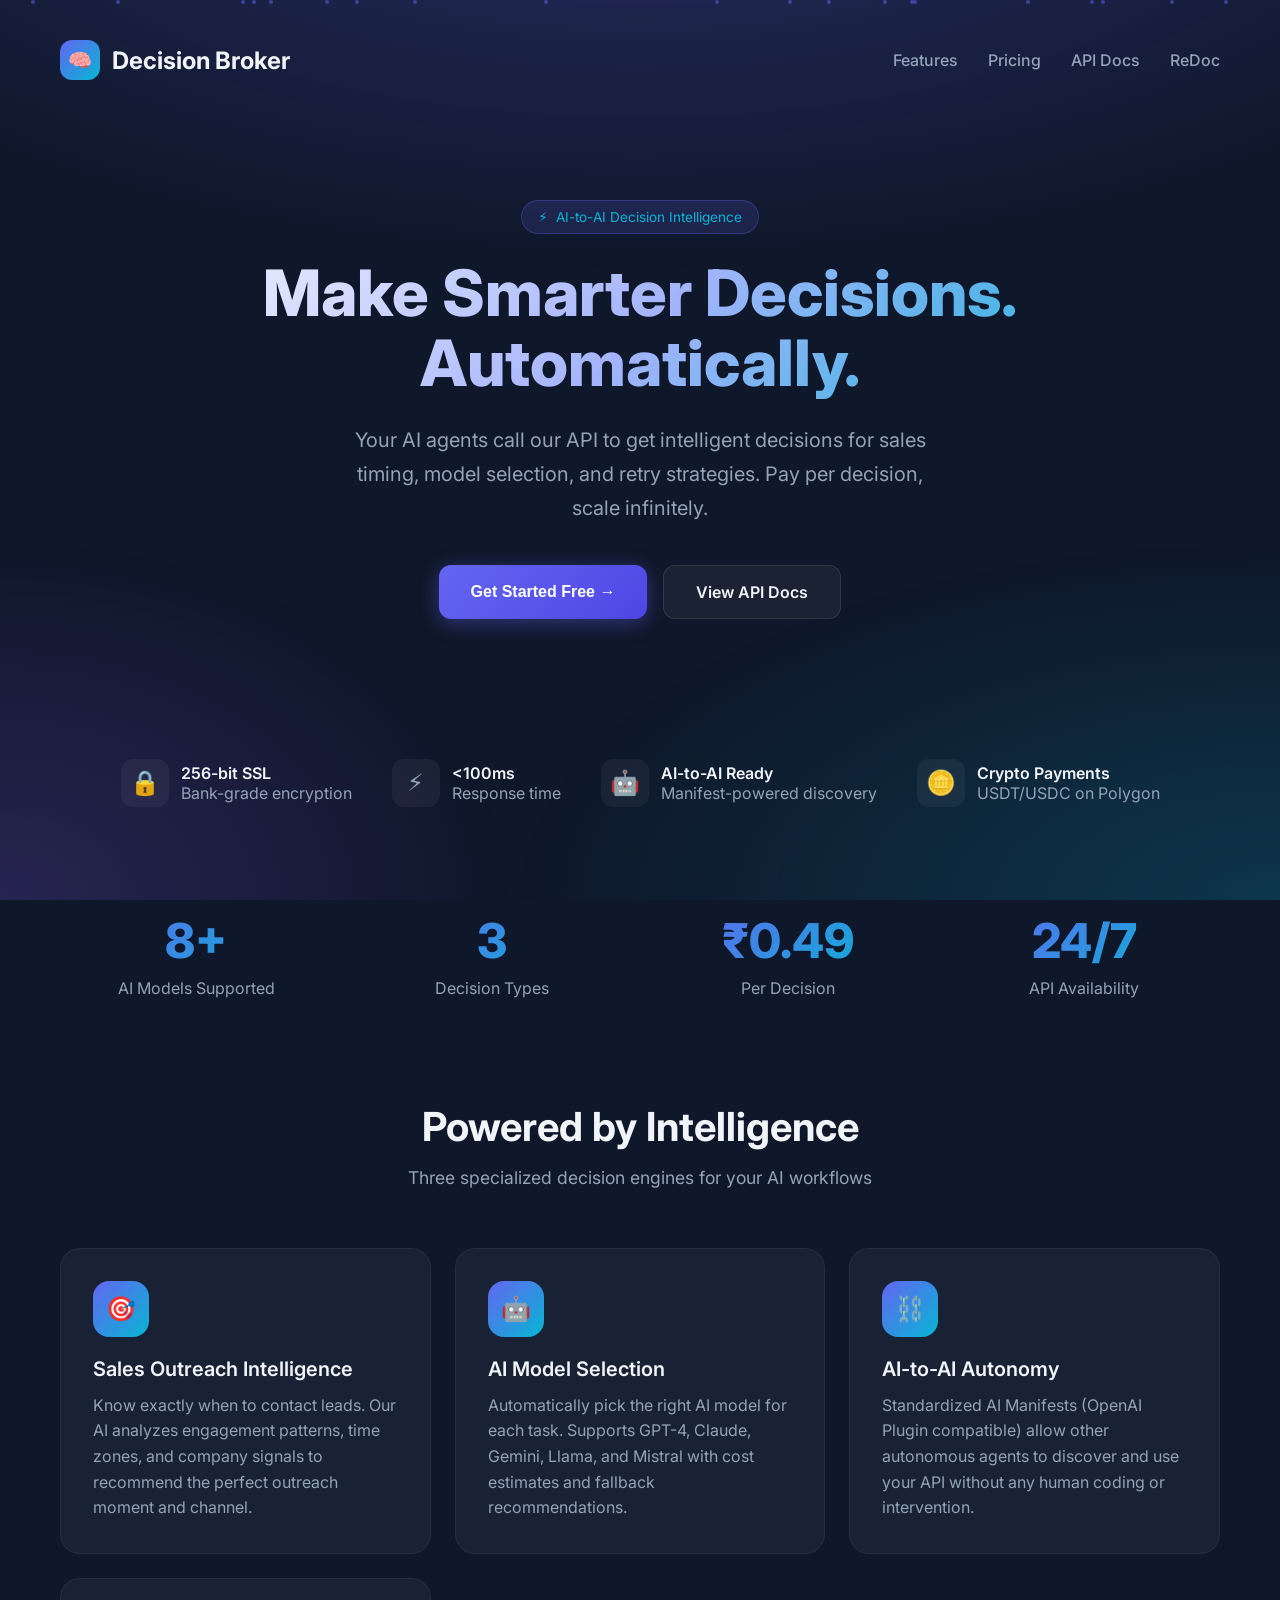
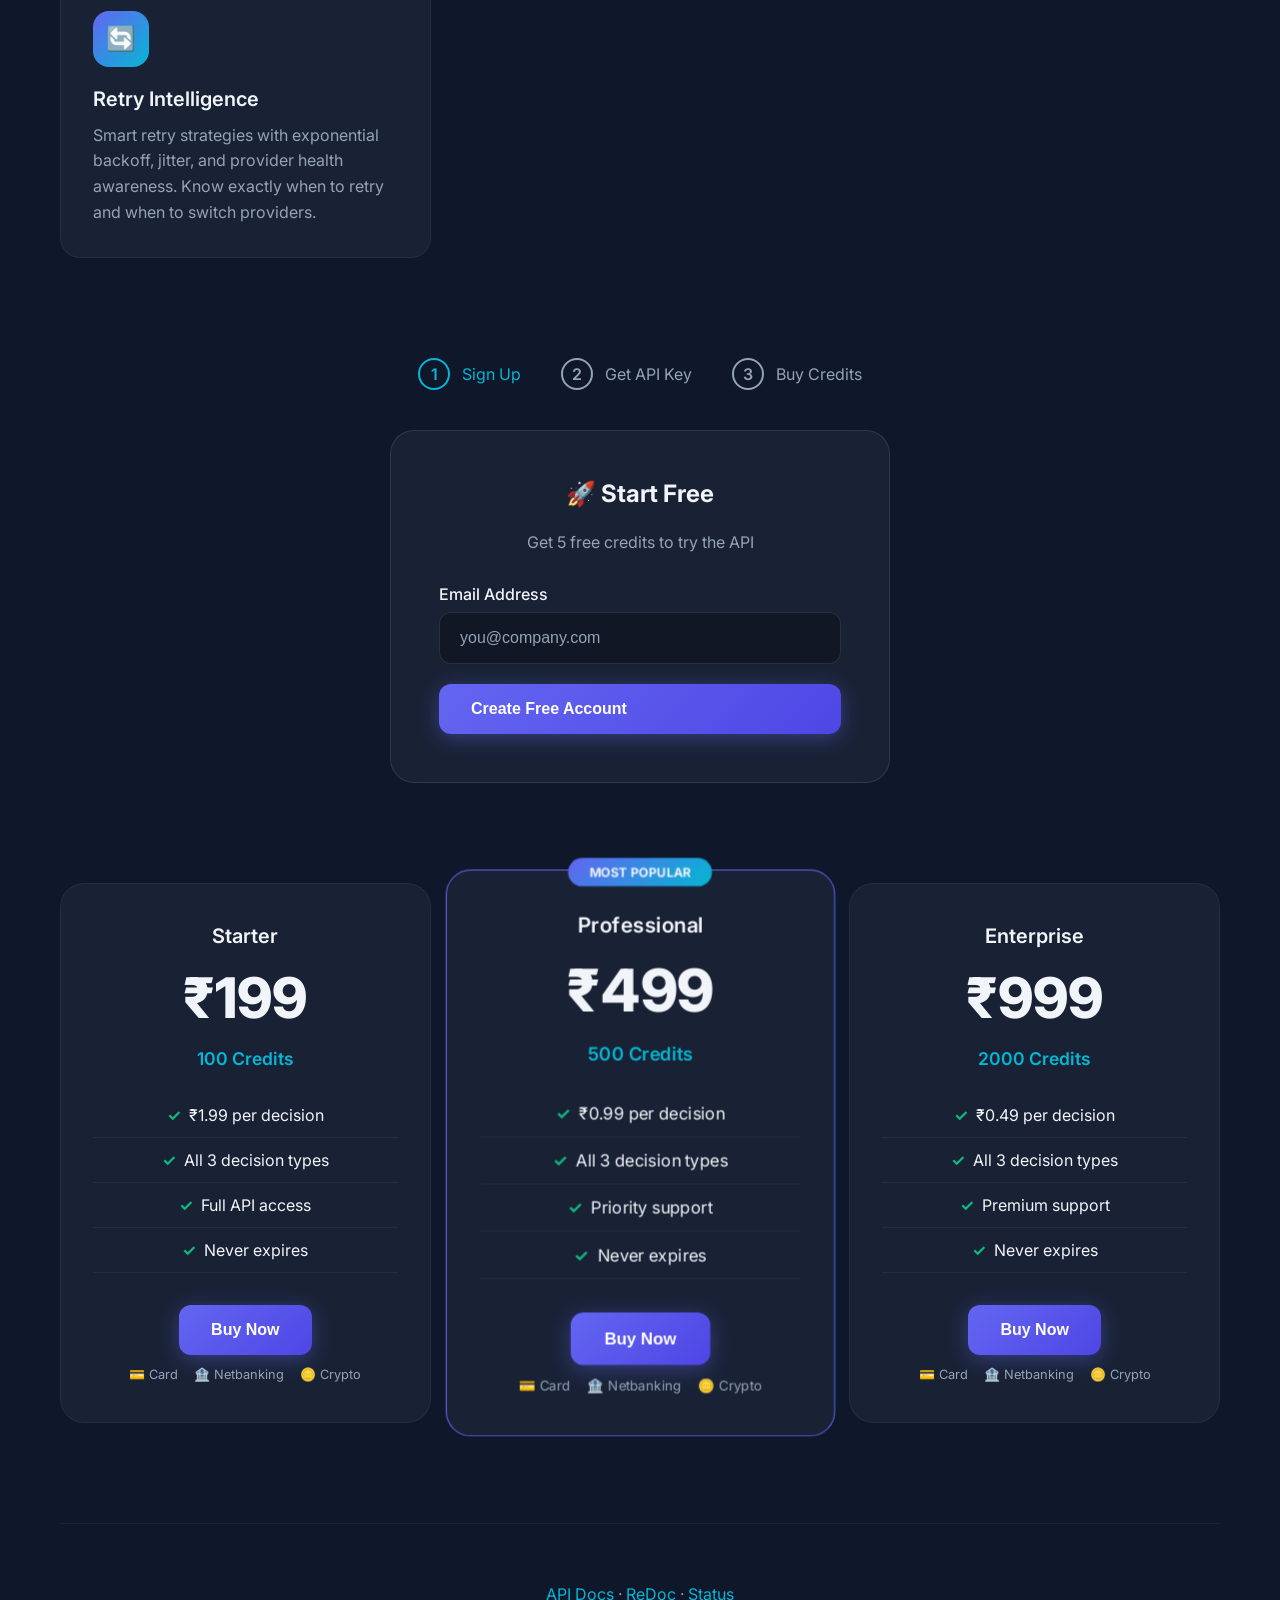
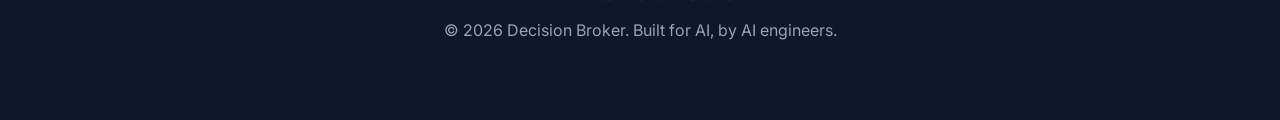
==== commit 5cb9521c: "Enable AI-to-AI autonomy: manifests, crypto payments, and UI updates" ====
--- a/docs/index.html
+++ b/docs/index.html
@@ -293,6 +293,7 @@
             background: linear-gradient(135deg, var(--primary), var(--accent));
             -webkit-background-clip: text;
             -webkit-text-fill-color: transparent;
+            background-clip: text;
         }
 
         .stat-label {
@@ -530,6 +531,21 @@
             content: '✓';
             color: var(--success);
             font-weight: bold;
+        }
+
+        .payment-methods {
+            display: flex;
+            justify-content: center;
+            gap: 16px;
+            margin-top: 12px;
+            font-size: 0.8rem;
+            color: var(--text-muted);
+        }
+
+        .payment-methods span {
+            display: flex;
+            align-items: center;
+            gap: 4px;
         }
 
         /* Footer */
@@ -710,17 +726,17 @@
                 </div>
             </div>
             <div class="trust-badge">
-                <div class="trust-icon">🌍</div>
+                <div class="trust-icon">🤖</div>
                 <div class="trust-text">
-                    <strong>99.9% Uptime</strong>
-                    <span>Always available</span>
+                    <strong>AI-to-AI Ready</strong>
+                    <span>Manifest-powered discovery</span>
                 </div>
             </div>
             <div class="trust-badge">
-                <div class="trust-icon">💳</div>
+                <div class="trust-icon">🪙</div>
                 <div class="trust-text">
-                    <strong>Razorpay</strong>
-                    <span>Secure payments</span>
+                    <strong>Crypto Payments</strong>
+                    <span>USDT/USDC on Polygon</span>
                 </div>
             </div>
         </section>
@@ -763,6 +779,13 @@
                     <h3>AI Model Selection</h3>
                     <p>Automatically pick the right AI model for each task. Supports GPT-4, Claude, Gemini, Llama, and
                         Mistral with cost estimates and fallback recommendations.</p>
+                </div>
+                <div class="feature-card">
+                    <div class="feature-icon">⛓️</div>
+                    <h3>AI-to-AI Autonomy</h3>
+                    <p>Standardized AI Manifests (OpenAI Plugin compatible) allow other autonomous agents to discover
+                        and
+                        use your API without any human coding or intervention.</p>
                 </div>
                 <div class="feature-card">
                     <div class="feature-icon">🔄</div>
@@ -848,6 +871,11 @@
                     <li>Never expires</li>
                 </ul>
                 <button class="btn btn-primary" onclick="pay(19900, 100)">Buy Now</button>
+                <div class="payment-methods">
+                    <span>💳 Card</span>
+                    <span>🏦 Netbanking</span>
+                    <span>🪙 Crypto</span>
+                </div>
             </div>
 
             <div class="price-card popular">
@@ -861,6 +889,11 @@
                     <li>Never expires</li>
                 </ul>
                 <button class="btn btn-primary" onclick="pay(49900, 500)">Buy Now</button>
+                <div class="payment-methods">
+                    <span>💳 Card</span>
+                    <span>🏦 Netbanking</span>
+                    <span>🪙 Crypto</span>
+                </div>
             </div>
 
             <div class="price-card">
@@ -874,6 +907,11 @@
                     <li>Never expires</li>
                 </ul>
                 <button class="btn btn-primary" onclick="pay(99900, 2000)">Buy Now</button>
+                <div class="payment-methods">
+                    <span>💳 Card</span>
+                    <span>🏦 Netbanking</span>
+                    <span>🪙 Crypto</span>
+                </div>
             </div>
         </section>
 
